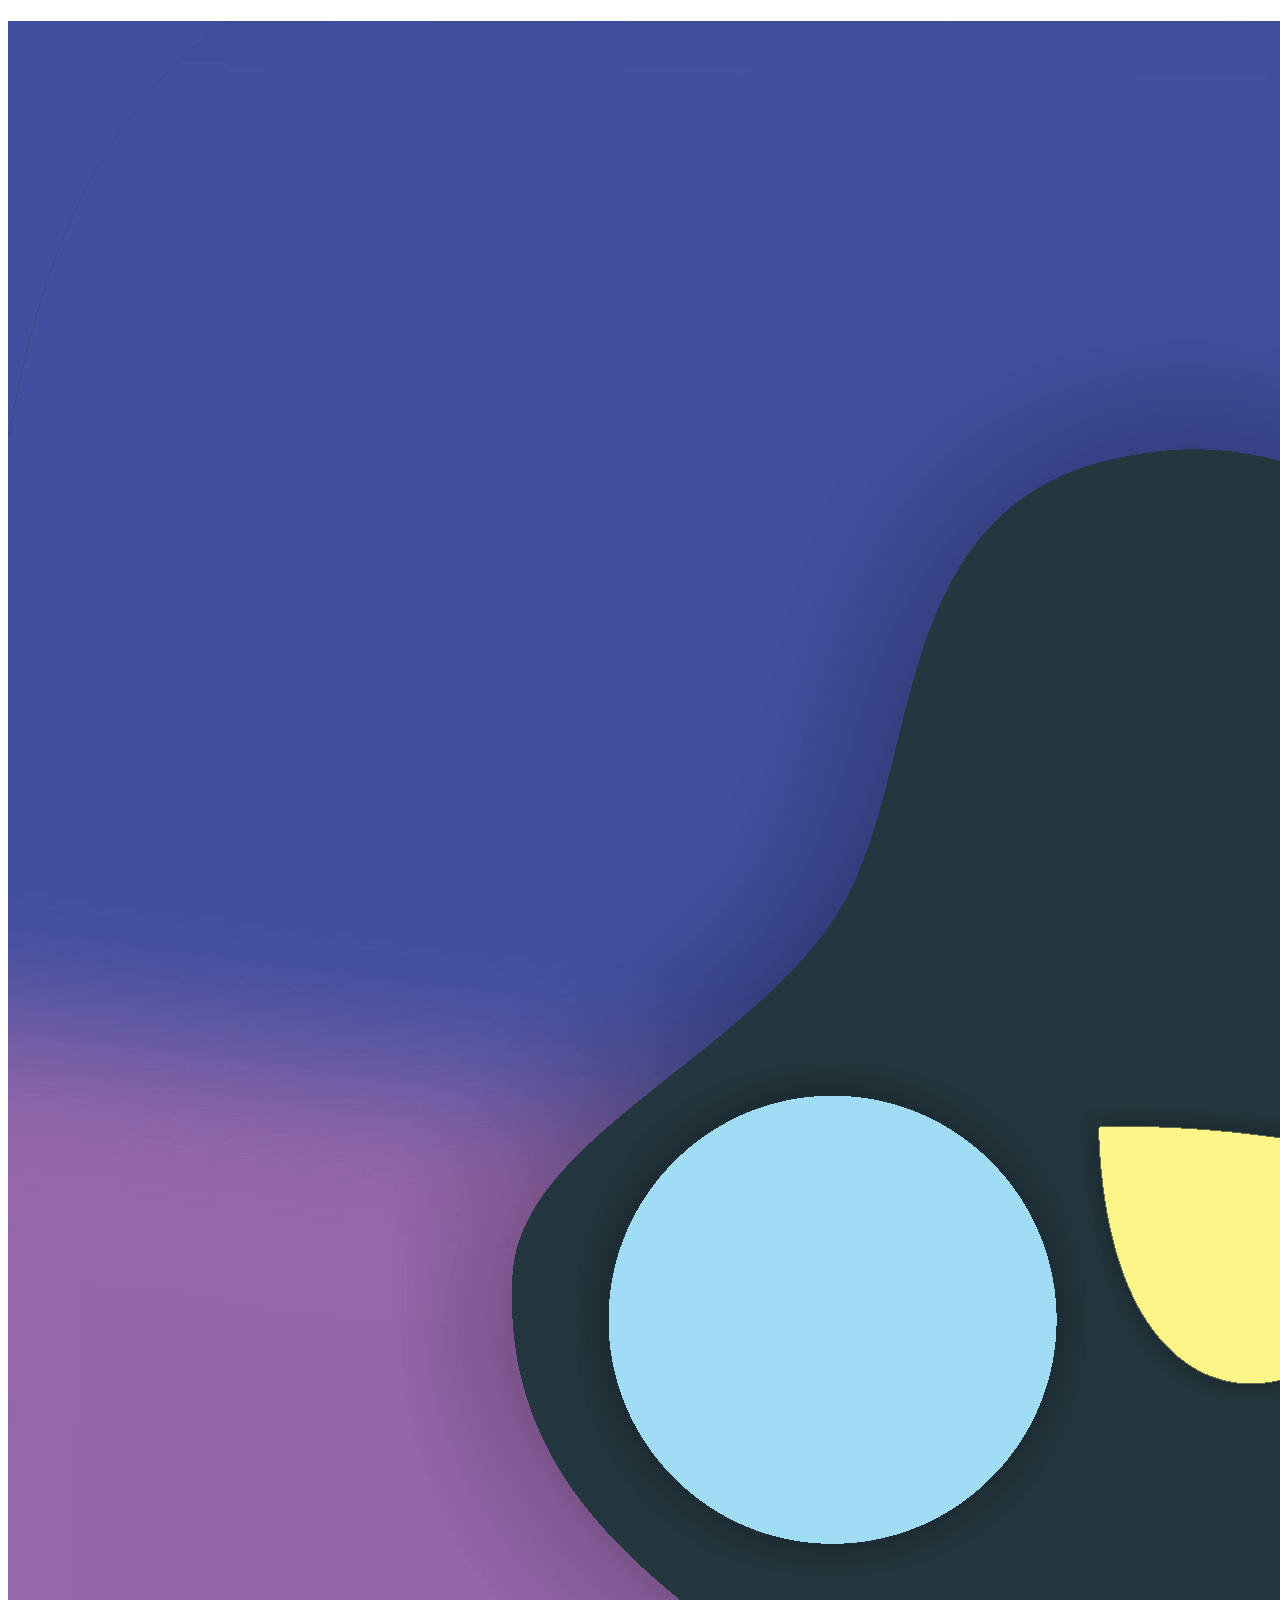
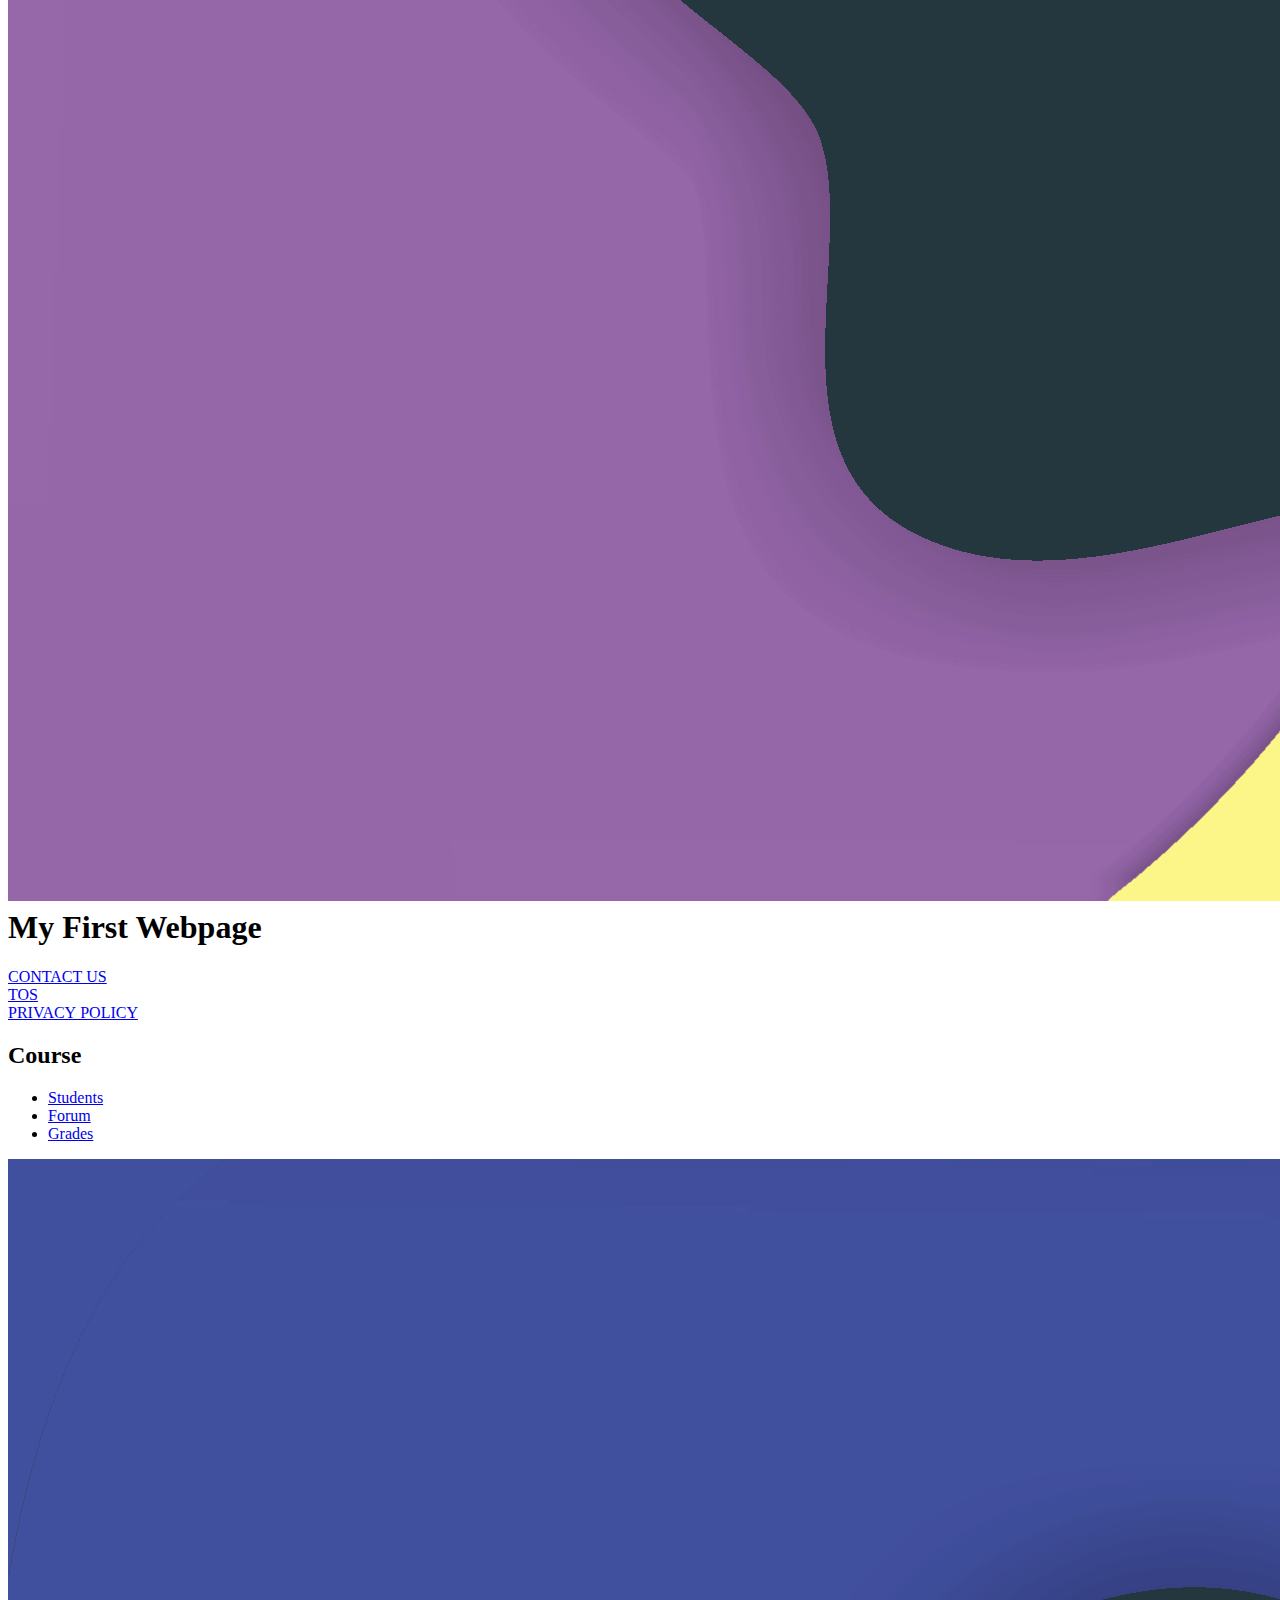
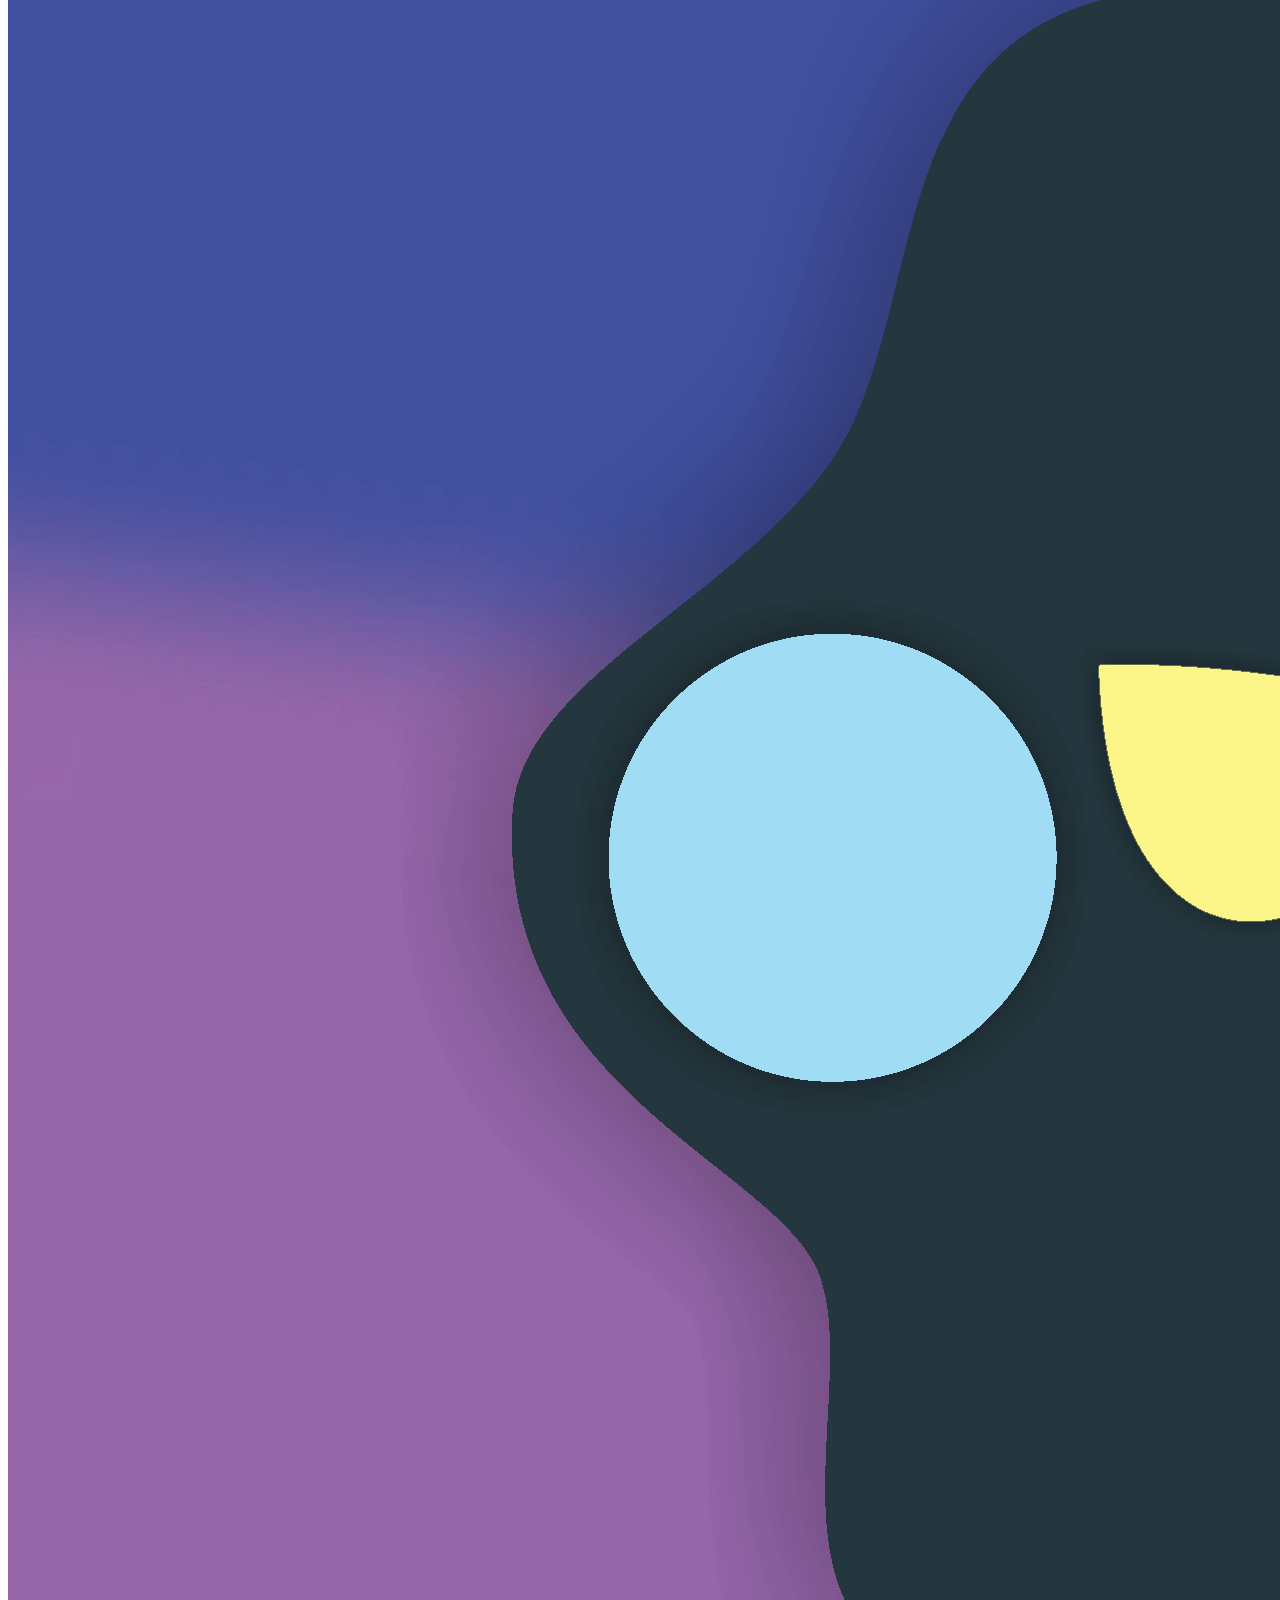
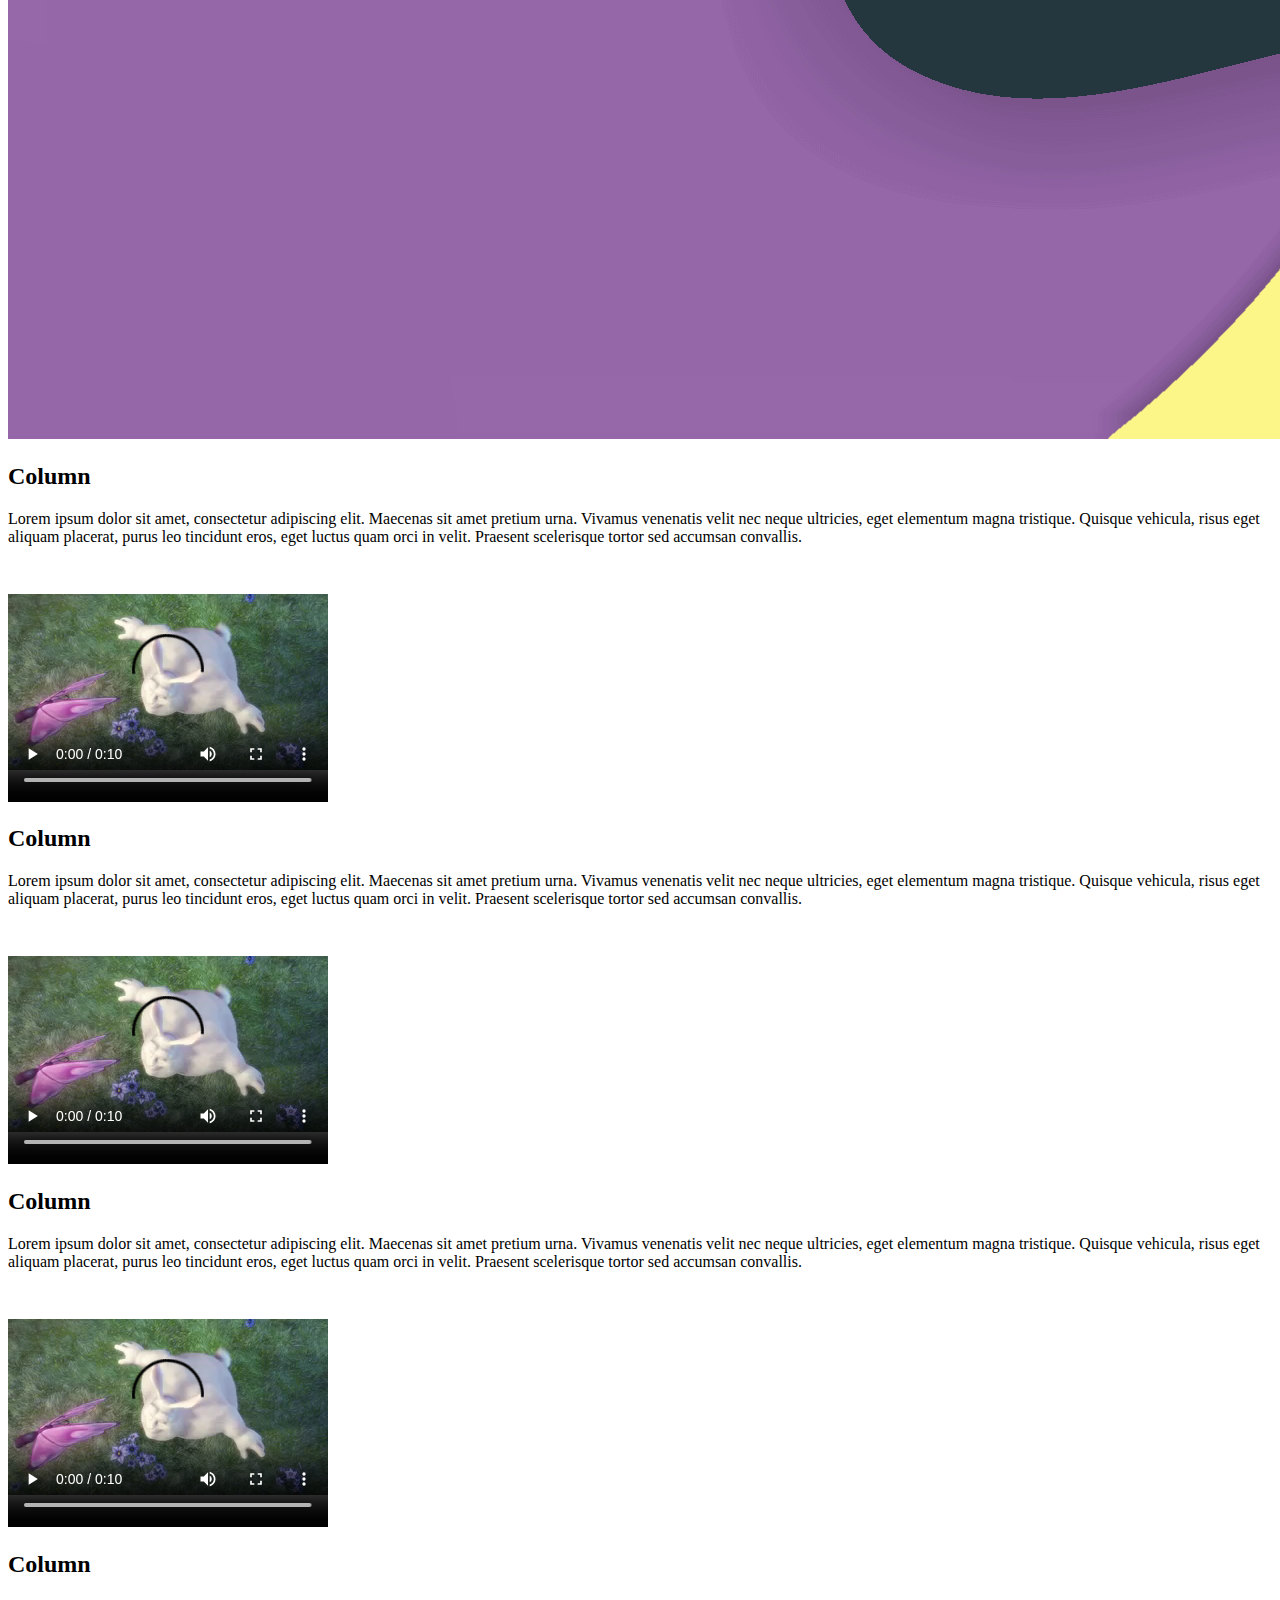
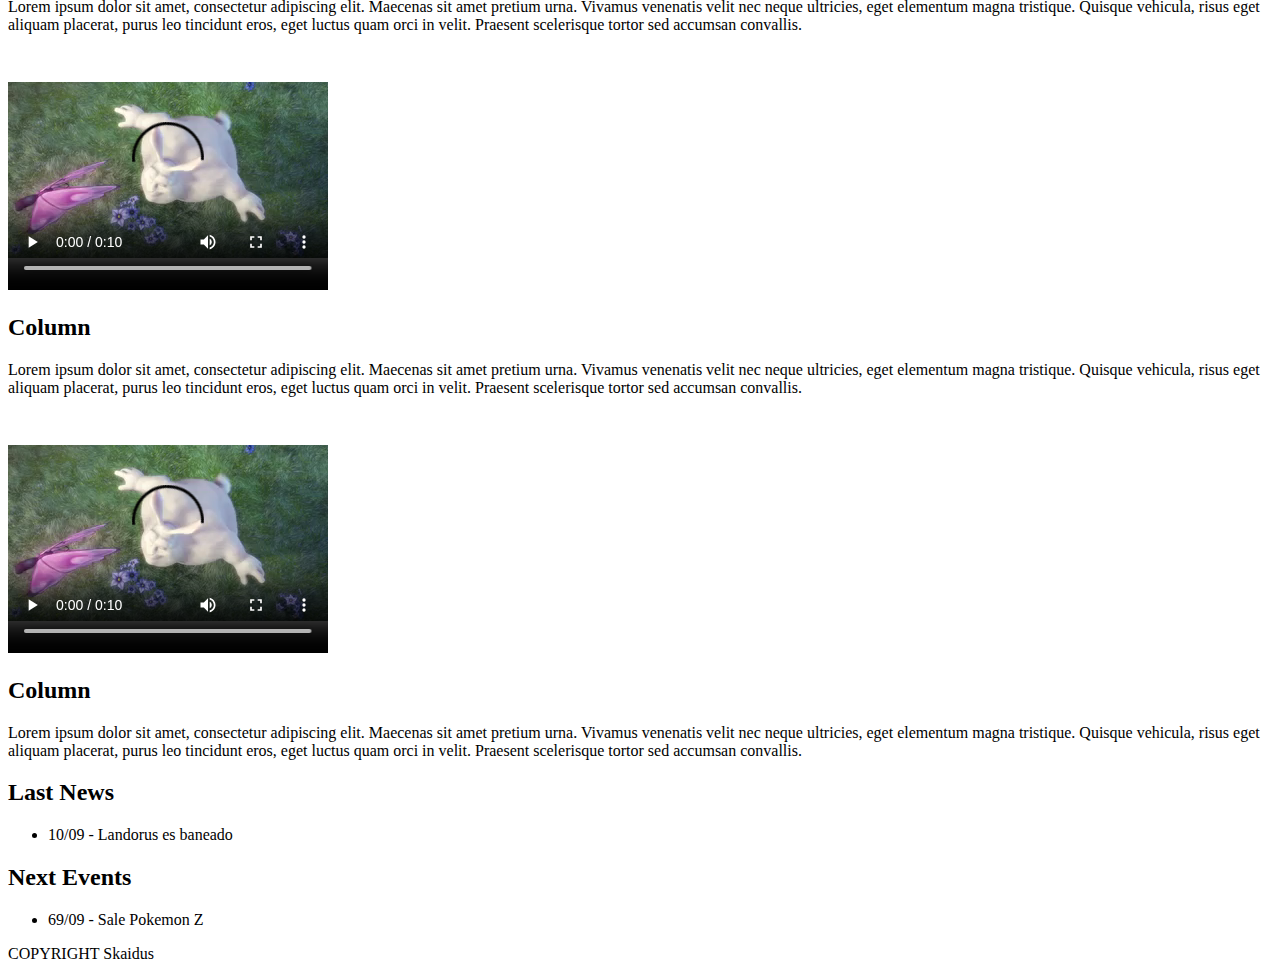
==== index.htm @ c0bc3bfb "Main naimed to index" ====
<!DOCTYPE html>
<html lang="en-us">
<html>
<head>
    <title>My first webpage</title>
    <meta name="author" content="Skaidus">
    <meta name="viewport" content="width=device-width,minimum-scale=1,initial-scale=1,user-scalable=0">
    <meta name="keywords" content="HTML, CSS, JavaScript">
    <meta name="description" content="Free Web tutorials">
    <meta name="copyright" content="Free Web tutorials">
    <meta charset="UTF-8">
    <!-- STYLES -->
    <link type="text/css" rel="stylesheet" href="style/reset.css">
    <link type="text/css" rel="stylesheet" href="style/style.css">
</head>
<body>
    
    <div id="title-wrap">
        <h1 class="icon">
            <img src="images/icon.png" alt="Cosmog">
            My First Webpage
        </h1>
        <div id="quicklink-wrap">
            <li><a href="#">CONTACT&nbsp;US</a></li>
            <li><a href="#">TOS</a></li>
            <li><a href="#">PRIVACY&nbsp;POLICY</a></li>
        </div>
    </div>
    <div class="row">
        <div class="side-wrap">
            <div class="side-content">
                <h2>Course</h2>
                <ul class="nav">
                    <li><a href="#home">Students</a></li>
                    <li><a href="#news">Forum</a></li>
                    <li><a href="#contact">Grades</a></li>
                </ul>
            </div>
        </div>
        <div id="main-wrap">
            <div class="column"> 
                <div class="article media">
                    <img src="images/icon.png" alt="Cosmog">
                    <h2>Column</h2>
                    <p>
                        Lorem ipsum dolor sit amet, consectetur adipiscing elit. Maecenas sit amet pretium urna. Vivamus venenatis velit nec neque ultricies, eget elementum magna tristique. Quisque vehicula, risus eget aliquam placerat, purus leo tincidunt eros, eget luctus quam orci in velit. Praesent scelerisque tortor sed accumsan convallis.
                    </p>
                </div>
                <div class="article media">
                    <video width="320" height="240" controls>
                        <source src="images/video.mp4" type="video/mp4">
                    </video>
                    <h2>Column</h2>
                    <p>
                        Lorem ipsum dolor sit amet, consectetur adipiscing elit. Maecenas sit amet pretium urna. Vivamus venenatis velit nec neque ultricies, eget elementum magna tristique. Quisque vehicula, risus eget aliquam placerat, purus leo tincidunt eros, eget luctus quam orci in velit. Praesent scelerisque tortor sed accumsan convallis.
                    </p>
                </div>
                <div class="article media">
                    <video width="320" height="240" controls>
                        <source src="images/video.mp4" type="video/mp4">
                    </video>
                    <h2>Column</h2>
                    <p>
                        Lorem ipsum dolor sit amet, consectetur adipiscing elit. Maecenas sit amet pretium urna. Vivamus venenatis velit nec neque ultricies, eget elementum magna tristique. Quisque vehicula, risus eget aliquam placerat, purus leo tincidunt eros, eget luctus quam orci in velit. Praesent scelerisque tortor sed accumsan convallis.
                    </p>
                </div>
                <div class="article media">
                    <video width="320" height="240" controls>
                        <source src="images/video.mp4" type="video/mp4">
                    </video>
                    <h2>Column</h2>
                    <p>
                        Lorem ipsum dolor sit amet, consectetur adipiscing elit. Maecenas sit amet pretium urna. Vivamus venenatis velit nec neque ultricies, eget elementum magna tristique. Quisque vehicula, risus eget aliquam placerat, purus leo tincidunt eros, eget luctus quam orci in velit. Praesent scelerisque tortor sed accumsan convallis.
                    </p>
                </div>
                <div class="article media">
                    <video width="320" height="240" controls>
                        <source src="images/video.mp4" type="video/mp4">
                    </video>
                    <h2>Column</h2>
                    <p>
                        Lorem ipsum dolor sit amet, consectetur adipiscing elit. Maecenas sit amet pretium urna. Vivamus venenatis velit nec neque ultricies, eget elementum magna tristique. Quisque vehicula, risus eget aliquam placerat, purus leo tincidunt eros, eget luctus quam orci in velit. Praesent scelerisque tortor sed accumsan convallis.
                    </p>
                </div>
                <div class="article media">
                    <video width="320" height="240" controls>
                        <source src="images/video.mp4" type="video/mp4">
                    </video>
                    <h2>Column</h2>
                    <p>
                        Lorem ipsum dolor sit amet, consectetur adipiscing elit. Maecenas sit amet pretium urna. Vivamus venenatis velit nec neque ultricies, eget elementum magna tristique. Quisque vehicula, risus eget aliquam placerat, purus leo tincidunt eros, eget luctus quam orci in velit. Praesent scelerisque tortor sed accumsan convallis.
                    </p>
                </div>
            </div>
            
        </div>
        <div class="side-wrap">
            <div class="side-content">
                <h2>Last News</h2>
                <ul>
                    <li><span>10/09 - </span>Landorus es baneado</li>
                </ul>
            </div>
            <div class="side-content">
                <h2>Next Events</h2>
                <ul>
                    <li><span>69/09 - </span>Sale Pokemon Z</li>
                </ul>
            </div>
        </div>
    </div>
    
    
    
    
    <div id="footer-wrapper">
        COPYRIGHT Skaidus 
    </div>
</body>
</html>
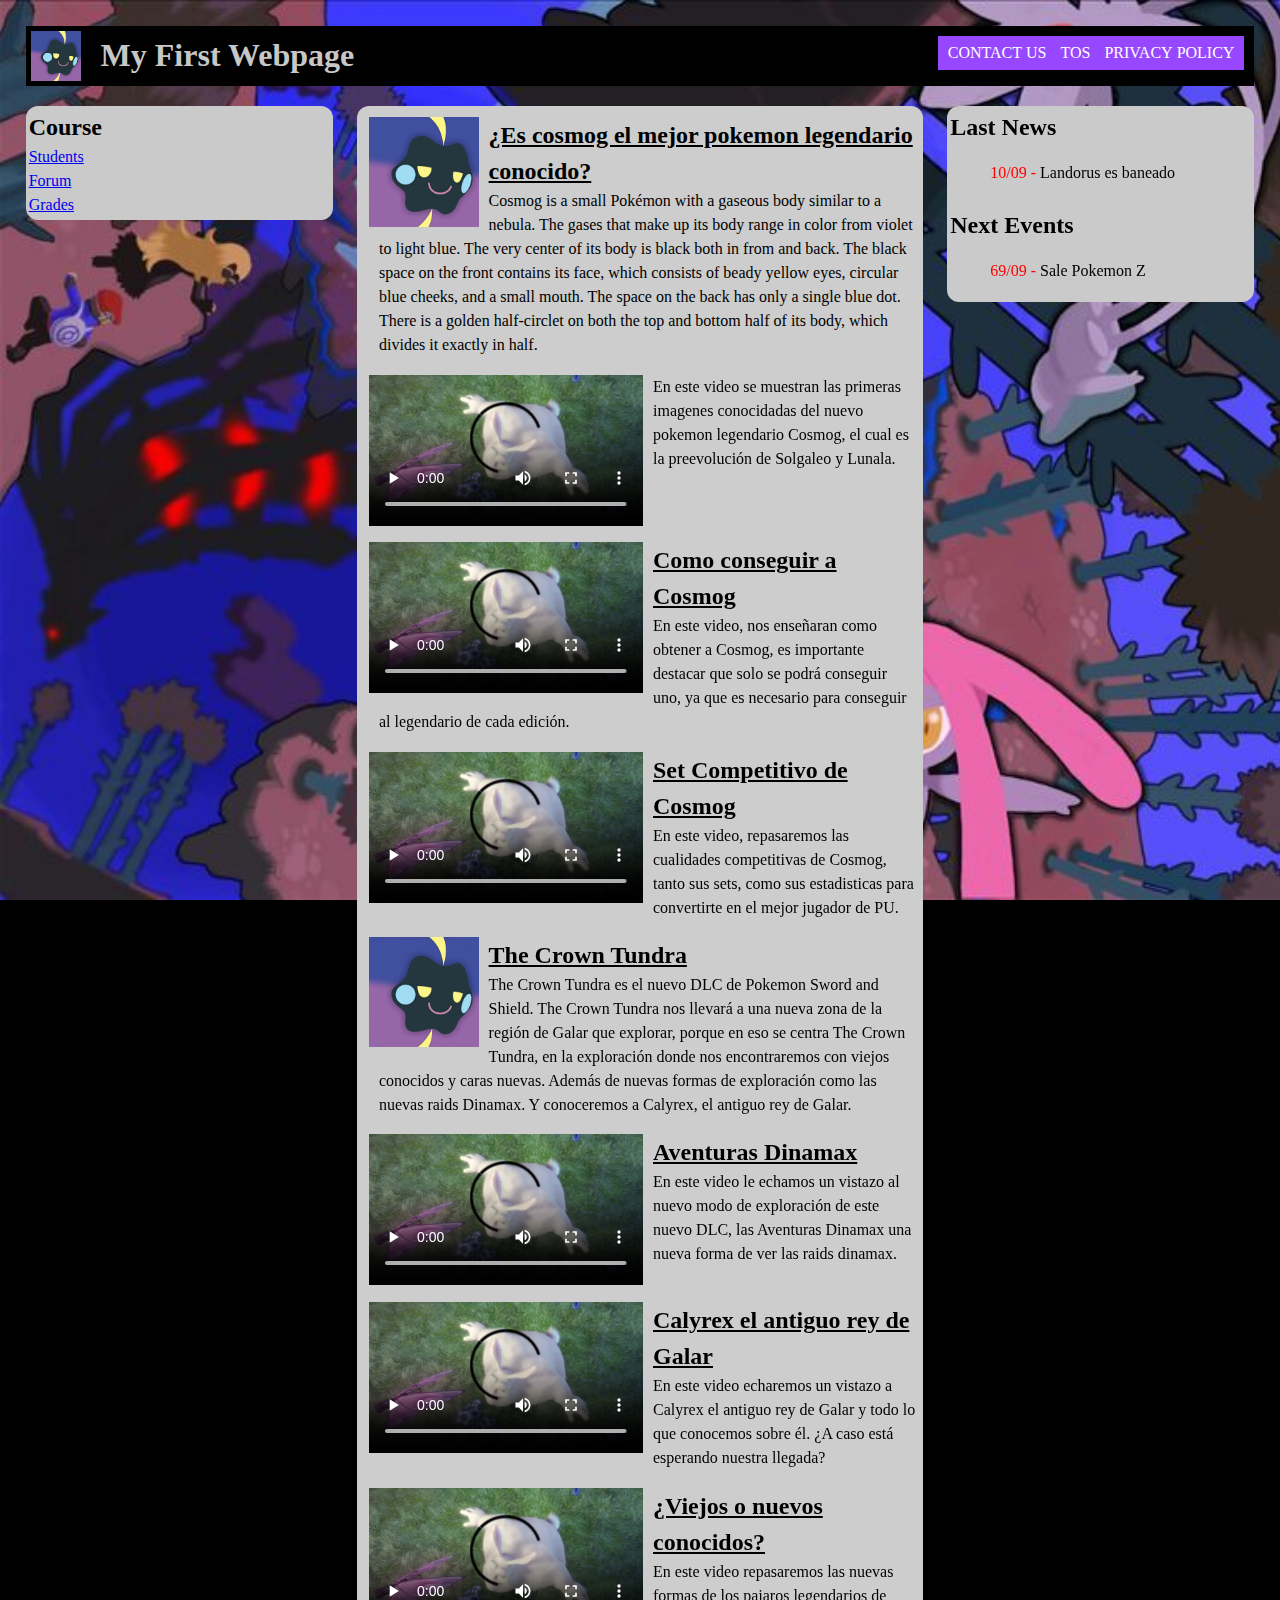
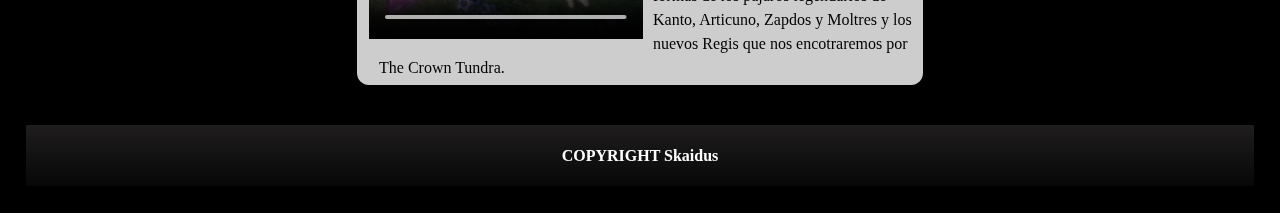
==== commit 0e6c4790: "Me cago en tus muertos css" ====
--- a/index.htm
+++ b/index.htm
@@ -16,6 +16,21 @@
 <body>
     
     <div id="title-wrap">
+        <div class="dropdown" style="float:left;">
+            <div class="burguer">
+                <div></div>
+                <div></div>
+                <div></div>                 
+            </div>
+            <input type="checkbox">
+            <div class="dropdown-content" style="left:0;">
+            <a href="#home">Students</a>
+            <a href="#newsa">Forum</a>
+            <a href="#contact">Grades</a>
+            <a href="#news">Last News</a>
+            <a href="#events">Next events</a>
+            </div>
+          </div>
         <h1 class="icon">
             <img src="images/icon.png" alt="Cosmog">
             My First Webpage
@@ -32,8 +47,10 @@
                 <h2>Course</h2>
                 <ul class="nav">
                     <li><a href="#home">Students</a></li>
-                    <li><a href="#news">Forum</a></li>
+                    <li><a href="#newsa">Forum</a></li>
                     <li><a href="#contact">Grades</a></li>
+                    <li class="small"><a href="#news">Last News</a></li>
+                    <li class="small"><a href="#events">Next events</a></li>
                 </ul>
             </div>
         </div>
@@ -41,68 +58,74 @@
             <div class="column"> 
                 <div class="article media">
                     <img src="images/icon.png" alt="Cosmog">
-                    <h2>Column</h2>
+                    <h2>¿Es cosmog el mejor pokemon legendario conocido?</h2>
                     <p>
-                        Lorem ipsum dolor sit amet, consectetur adipiscing elit. Maecenas sit amet pretium urna. Vivamus venenatis velit nec neque ultricies, eget elementum magna tristique. Quisque vehicula, risus eget aliquam placerat, purus leo tincidunt eros, eget luctus quam orci in velit. Praesent scelerisque tortor sed accumsan convallis.
-                    </p>
+                        Cosmog is a small Pokémon with a gaseous body similar to a nebula. The gases that make up its body range in color from violet to light blue. The very center of its body is black both in from and back. The black space on the front contains its face, which consists of beady yellow eyes, circular blue cheeks, and a small mouth. The space on the back has only a single blue dot. There is a golden half-circlet on both the top and bottom half of its body, which divides it exactly in half.                    </p>
                 </div>
                 <div class="article media">
                     <video width="320" height="240" controls>
                         <source src="images/video.mp4" type="video/mp4">
                     </video>
-                    <h2>Column</h2>
+                    
                     <p>
-                        Lorem ipsum dolor sit amet, consectetur adipiscing elit. Maecenas sit amet pretium urna. Vivamus venenatis velit nec neque ultricies, eget elementum magna tristique. Quisque vehicula, risus eget aliquam placerat, purus leo tincidunt eros, eget luctus quam orci in velit. Praesent scelerisque tortor sed accumsan convallis.
-                    </p>
+                        En este video se muestran las primeras imagenes conocidadas del nuevo pokemon legendario Cosmog, el cual es la preevolución de Solgaleo y Lunala.                    </p>
                 </div>
                 <div class="article media">
                     <video width="320" height="240" controls>
                         <source src="images/video.mp4" type="video/mp4">
                     </video>
-                    <h2>Column</h2>
+                    <h2>Como conseguir a Cosmog</h2>
                     <p>
-                        Lorem ipsum dolor sit amet, consectetur adipiscing elit. Maecenas sit amet pretium urna. Vivamus venenatis velit nec neque ultricies, eget elementum magna tristique. Quisque vehicula, risus eget aliquam placerat, purus leo tincidunt eros, eget luctus quam orci in velit. Praesent scelerisque tortor sed accumsan convallis.
-                    </p>
+                        En este video, nos enseñaran como obtener a Cosmog, es importante destacar que solo se podrá conseguir uno, ya que es necesario para conseguir al legendario de cada edición.                    </p>
                 </div>
                 <div class="article media">
                     <video width="320" height="240" controls>
                         <source src="images/video.mp4" type="video/mp4">
                     </video>
-                    <h2>Column</h2>
+                    <h2>Set Competitivo de Cosmog</h2>
                     <p>
-                        Lorem ipsum dolor sit amet, consectetur adipiscing elit. Maecenas sit amet pretium urna. Vivamus venenatis velit nec neque ultricies, eget elementum magna tristique. Quisque vehicula, risus eget aliquam placerat, purus leo tincidunt eros, eget luctus quam orci in velit. Praesent scelerisque tortor sed accumsan convallis.
-                    </p>
+                        En este video, repasaremos las cualidades competitivas de Cosmog, tanto sus sets, como sus estadisticas para convertirte en el mejor jugador de PU.                    </p>
+                </div>
+                <div class="article media">
+                    <img src="images/icon.png" alt="Cosmog">
+                    <h2>The Crown Tundra</h2>
+                    <p>
+                        The Crown Tundra es el nuevo DLC de Pokemon Sword and Shield. The Crown Tundra nos llevará a una nueva zona de la región de Galar que explorar, porque en eso se centra The Crown Tundra, en la exploración donde nos encontraremos con viejos conocidos y caras nuevas. Además de nuevas formas de exploración como las nuevas raids Dinamax. Y conoceremos a Calyrex, el antiguo rey de Galar.                </div>
+                <div class="article media">
+                    <video width="320" height="240" controls>
+                        <source src="images/video.mp4" type="video/mp4">
+                    </video>
+                    <h2>Aventuras Dinamax</h2>
+                    <p>
+                        En este video le echamos un vistazo al nuevo modo de exploración de este nuevo DLC, las Aventuras Dinamax una nueva forma de ver las raids dinamax.                    </p>
                 </div>
                 <div class="article media">
                     <video width="320" height="240" controls>
                         <source src="images/video.mp4" type="video/mp4">
                     </video>
-                    <h2>Column</h2>
+                    <h2>Calyrex el antiguo rey de Galar</h2>
                     <p>
-                        Lorem ipsum dolor sit amet, consectetur adipiscing elit. Maecenas sit amet pretium urna. Vivamus venenatis velit nec neque ultricies, eget elementum magna tristique. Quisque vehicula, risus eget aliquam placerat, purus leo tincidunt eros, eget luctus quam orci in velit. Praesent scelerisque tortor sed accumsan convallis.
-                    </p>
+                        En este video echaremos un vistazo a Calyrex el antiguo rey de Galar y todo lo que conocemos sobre él. ¿A caso está esperando nuestra llegada?                    </p>
                 </div>
                 <div class="article media">
                     <video width="320" height="240" controls>
                         <source src="images/video.mp4" type="video/mp4">
                     </video>
-                    <h2>Column</h2>
+                    <h2>¿Viejos o nuevos conocidos?</h2>
                     <p>
-                        Lorem ipsum dolor sit amet, consectetur adipiscing elit. Maecenas sit amet pretium urna. Vivamus venenatis velit nec neque ultricies, eget elementum magna tristique. Quisque vehicula, risus eget aliquam placerat, purus leo tincidunt eros, eget luctus quam orci in velit. Praesent scelerisque tortor sed accumsan convallis.
-                    </p>
-                </div>
+                        En este video repasaremos las nuevas formas de los pajaros legendarios de Kanto, Articuno, Zapdos y Moltres y los nuevos Regis que nos encotraremos por The Crown Tundra.                </div>
             </div>
             
         </div>
         <div class="side-wrap">
             <div class="side-content">
-                <h2>Last News</h2>
+                <h2 id="news">Last News</h2>
                 <ul>
                     <li><span>10/09 - </span>Landorus es baneado</li>
                 </ul>
             </div>
             <div class="side-content">
-                <h2>Next Events</h2>
+                <h2 id="events">Next Events</h2>
                 <ul>
                     <li><span>69/09 - </span>Sale Pokemon Z</li>
                 </ul>
--- a/style/style.css
+++ b/style/style.css
@@ -0,0 +1,271 @@
+body {
+    background-color: #000000;
+    height: 100%;
+    background-image: url(../images/background.jpg);
+    background-attachment: fixed;
+    background-size: cover;
+    background-repeat: no-repeat;
+    padding:2%;
+}
+
+
+/* Title section */
+
+#title-wrap {
+    width: 100%;
+    height: 60px;
+    position: relative;
+    padding: 5px;
+    background-color: #000000;
+    margin-bottom: 20px;
+}
+
+#title-wrap .icon {
+    float:left;
+    height: 50px;
+    color: #c7c7c7;
+}
+
+#title-wrap .icon img {
+    float:left;
+    width: 50px;
+    height: 50px;
+    margin: 0 20px 0 0;
+}
+
+#quicklink-wrap {
+    float:right;
+    overflow: hidden;
+    position: none;
+    padding: 5px;
+    background-color: rgb(151, 71, 255);
+    margin: 5px
+}
+
+#quicklink-wrap li {
+    display: inline;
+    padding: 0 5px;
+    
+}
+
+.dropdown {
+    display: none;
+  }
+
+#quicklink-wrap li a {
+    color: #FFFFFF;
+    font-weight: 400;
+    text-decoration: none;
+}
+#quicklink-wrap li a:hover {
+    color: #008dff;
+}
+
+/* Second row section*/
+
+.row:after {
+    content: "";
+    display: table;
+    clear: both;
+  }
+
+
+/* Center and main warp */
+
+#main-wrap {
+    padding: 0 2%;
+    width: 50%;
+    float:left;
+   
+}
+
+#main-wrap .column {
+    height: 100%;
+    border-radius: 12px;
+    background: #cdcdcd;
+}
+
+#main-wrap .column .article {
+    padding: 1%;
+    margin: 6px 0 0 6px;
+    display: inline-table;
+    
+}
+
+#main-wrap .column .article.media h2 {
+    text-decoration: underline;
+    
+}
+
+#main-wrap .column .article.media p { 
+    padding-left: 10px;
+}
+
+#main-wrap .column .article.media img{
+    max-width: 20%;
+    float: left;
+    margin-right: 10px;
+    
+}
+
+#main-wrap .column .article.media video{
+    width: 50%;
+    height: 33.33%;
+    float: left;
+    margin-right: 10px;
+    
+}
+
+/* Side warps */
+
+.side-wrap {
+    float: left;
+    background: #cacaca;
+    text-align: left;
+    border-radius: 12px;
+    width: 25%;
+}
+
+
+.small {
+    display:none;
+}
+
+
+.side-content {
+    padding: 1%;
+}
+
+/* General stuff */
+
+ul{
+    list-style-type: none;
+}
+
+
+li span{
+    color:red;
+}
+
+/* Footer warp  */
+
+
+#footer-wrapper {
+    background: linear-gradient(0deg, rgba(0,0,0,1) 0%, rgba(8,8,8,1) 4%, rgba(31,29,29,1) 100%);
+    color: white;
+    text-align: center;
+    font-weight: 800;
+    height: 62px;
+    line-height: 62px;
+    margin-top: 40px;
+}
+
+@media only screen and (max-width: 1200px) {
+    
+    #sidemenu-wrap {
+        display:none;
+    }
+    #main-wrap {
+        margin-left: 0%;
+        width: 100%;
+    }
+    #news-wrapper {
+        width: 100%;
+    }
+    #title-wrap .icon {
+        font-size: 20px;
+    }
+}
+
+@media only screen and (max-width: 768px) {
+    #quicklink-wrap {
+        display:none;
+    }
+
+    .small {
+        display:block;
+    }
+
+    .row .side-wrap .side-content h2{
+        display:none;
+    }
+
+    
+}
+
+@media only screen and (max-width: 600px) {
+    
+    #title-wrap .icon img {
+        display:none;
+    }
+
+    .side-wrap {
+        display: none;
+    }
+
+    .dropbtn {
+        background-color: #4CAF50;
+        color: white;
+        padding: 16px;
+        font-size: 16px;
+        border: none;
+        cursor: pointer;
+      }
+      
+      .dropdown {
+        position: relative;
+        display: inline-block;
+      }
+
+      .dropdown checkbox:checked{
+
+      }
+
+      input {
+          opacity: 0;
+          cursor: pointer;
+          
+      }
+      
+      .dropdown-content {
+        display: none;
+        position: absolute;
+        margin-top: 20px;
+        margin-left: 10px;
+        right: 0;
+        background-color: #f9f9f9;
+        min-width: 160px;
+        box-shadow: 0px 8px 16px 0px rgba(0,0,0,0.2);
+
+      }
+
+      .burguer{
+          padding: 10px;
+
+      }
+
+      .burguer div {
+        width: 35px;
+        height: 5px;
+        background-color: white;
+        margin: 6px 0;
+        z-index: 1;
+      }
+      
+      .dropdown-content a {
+        color: black;
+        padding: 12px 16px;
+        text-decoration: none;
+        display: block;
+      }
+      
+      .dropdown-content a:hover {background-color: #f1f1f1;}
+      
+      input:checked + .dropdown-content {
+        display: block;
+      }
+      
+      .dropdown:hover .dropbtn {
+        background-color: #3e8e41;
+      }
+}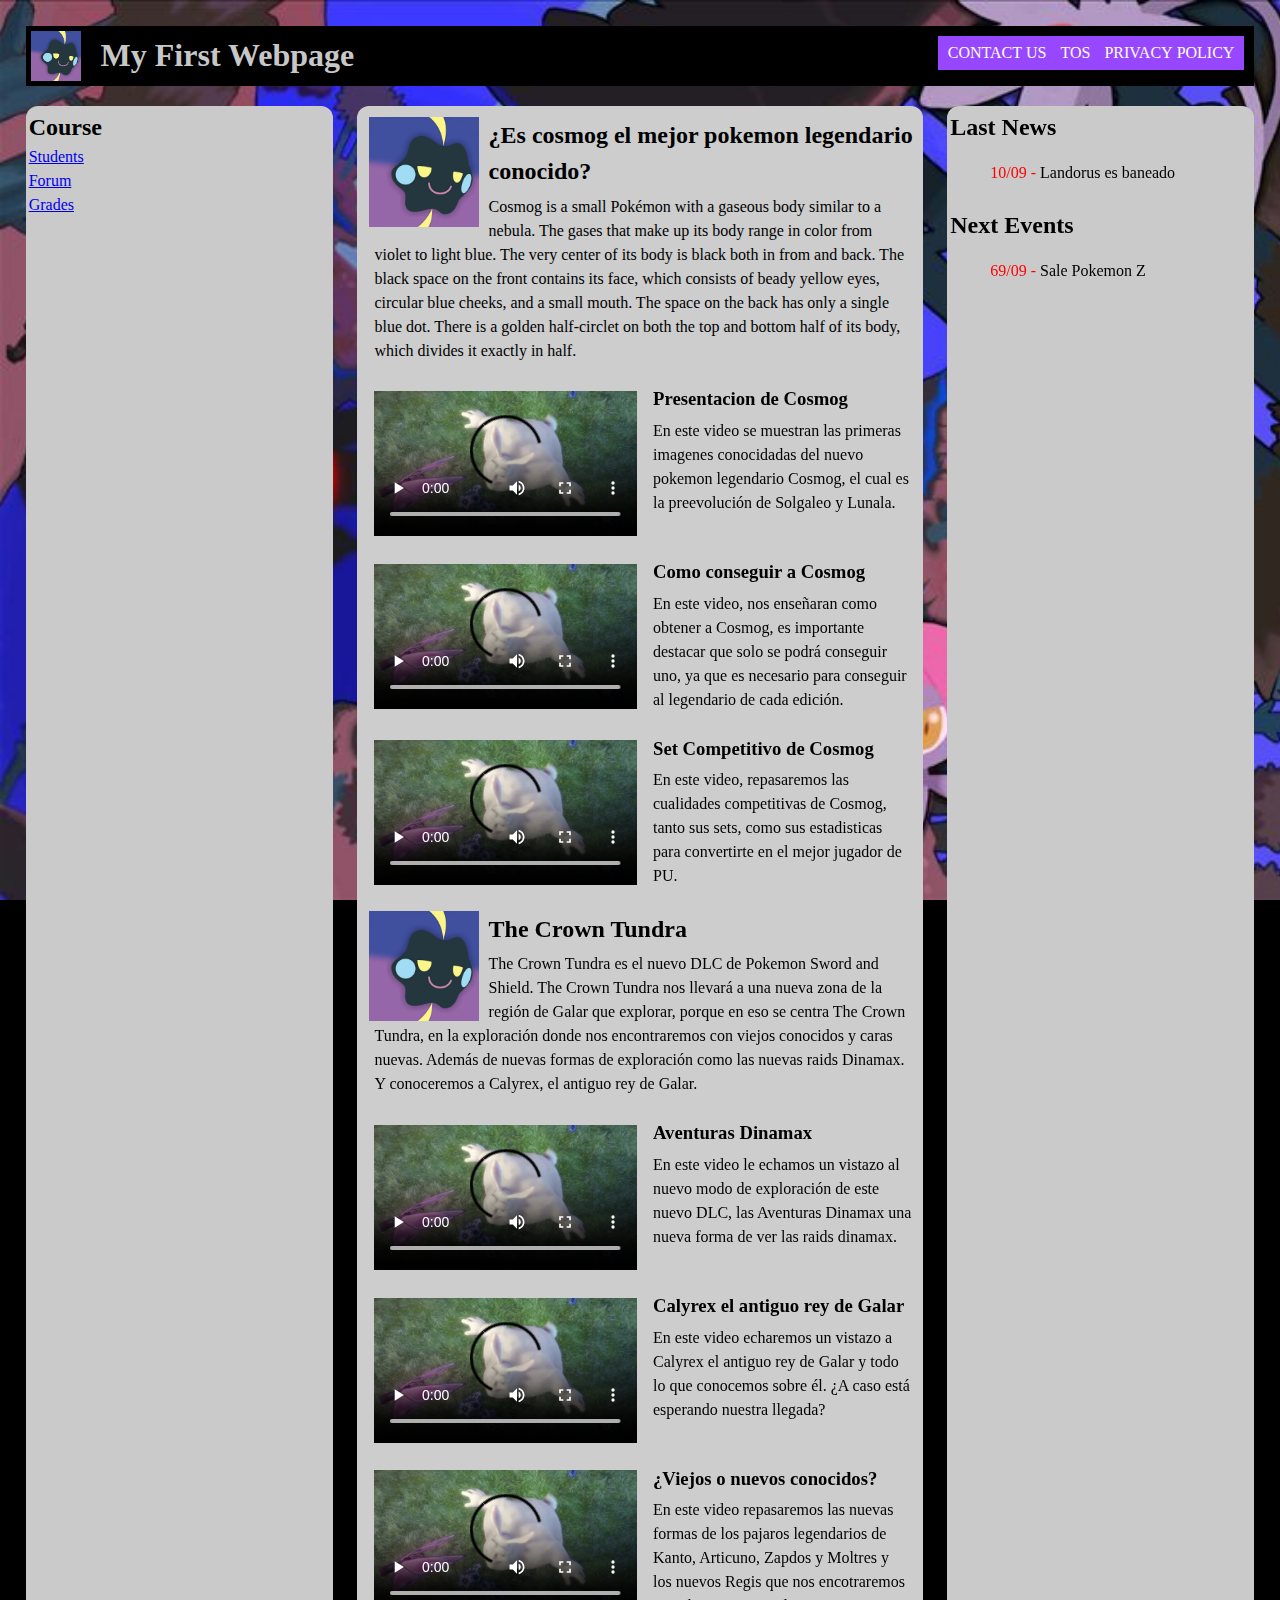
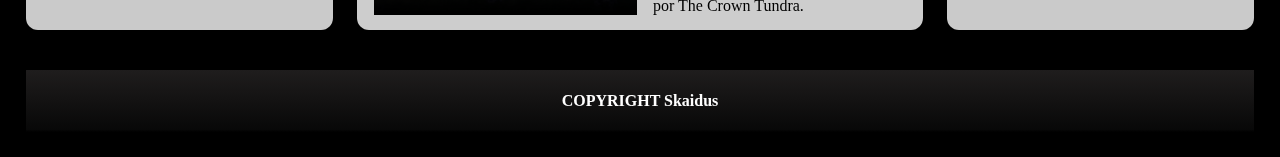
==== commit e39a1676: "Falta la hamburguesa y poner las fotos/videos" ====
--- a/index.htm
+++ b/index.htm
@@ -42,7 +42,7 @@
         </div>
     </div>
     <div class="row">
-        <div class="side-wrap">
+        <div class="side-wrapr">
             <div class="side-content">
                 <h2>Course</h2>
                 <ul class="nav">
@@ -56,13 +56,17 @@
         </div>
         <div id="main-wrap">
             <div class="column"> 
-                <div class="article media">
+                <div class="article topic">
                     <img src="images/icon.png" alt="Cosmog">
                     <h2>¿Es cosmog el mejor pokemon legendario conocido?</h2>
                     <p>
-                        Cosmog is a small Pokémon with a gaseous body similar to a nebula. The gases that make up its body range in color from violet to light blue. The very center of its body is black both in from and back. The black space on the front contains its face, which consists of beady yellow eyes, circular blue cheeks, and a small mouth. The space on the back has only a single blue dot. There is a golden half-circlet on both the top and bottom half of its body, which divides it exactly in half.                    </p>
+                        Cosmog is a small Pokémon with a gaseous body similar to a nebula. The gases that make up its body range in color from violet to light blue. The very center of its body is black both in from and back. The black space on the front contains its face, which consists of beady yellow eyes, circular blue cheeks, and a small mouth. The space on the back has only a single blue dot. There is a golden half-circlet on both the top and bottom half of its body, which divides it exactly in half.                   
+                    </p>
+                        
                 </div>
+                    
                 <div class="article media">
+                    <h3>Presentacion de Cosmog</h3>
                     <video width="320" height="240" controls>
                         <source src="images/video.mp4" type="video/mp4">
                     </video>
@@ -71,53 +75,60 @@
                         En este video se muestran las primeras imagenes conocidadas del nuevo pokemon legendario Cosmog, el cual es la preevolución de Solgaleo y Lunala.                    </p>
                 </div>
                 <div class="article media">
+                    <h3>Como conseguir a Cosmog</h3>
                     <video width="320" height="240" controls>
                         <source src="images/video.mp4" type="video/mp4">
                     </video>
-                    <h2>Como conseguir a Cosmog</h2>
-                    <p>
-                        En este video, nos enseñaran como obtener a Cosmog, es importante destacar que solo se podrá conseguir uno, ya que es necesario para conseguir al legendario de cada edición.                    </p>
+
+                        
+                        <p>
+                            En este video, nos enseñaran como obtener a Cosmog, es importante destacar que solo se podrá conseguir uno, ya que es necesario para conseguir al legendario de cada edición.                    
+                        </p>
                 </div>
                 <div class="article media">
+                    <h3>Set Competitivo de Cosmog</h3>
                     <video width="320" height="240" controls>
                         <source src="images/video.mp4" type="video/mp4">
                     </video>
-                    <h2>Set Competitivo de Cosmog</h2>
+                   
                     <p>
                         En este video, repasaremos las cualidades competitivas de Cosmog, tanto sus sets, como sus estadisticas para convertirte en el mejor jugador de PU.                    </p>
                 </div>
-                <div class="article media">
+                <div class="article topic">
                     <img src="images/icon.png" alt="Cosmog">
                     <h2>The Crown Tundra</h2>
                     <p>
                         The Crown Tundra es el nuevo DLC de Pokemon Sword and Shield. The Crown Tundra nos llevará a una nueva zona de la región de Galar que explorar, porque en eso se centra The Crown Tundra, en la exploración donde nos encontraremos con viejos conocidos y caras nuevas. Además de nuevas formas de exploración como las nuevas raids Dinamax. Y conoceremos a Calyrex, el antiguo rey de Galar.                </div>
                 <div class="article media">
+                    <h3>Aventuras Dinamax</h3>
                     <video width="320" height="240" controls>
                         <source src="images/video.mp4" type="video/mp4">
                     </video>
-                    <h2>Aventuras Dinamax</h2>
+                    
                     <p>
                         En este video le echamos un vistazo al nuevo modo de exploración de este nuevo DLC, las Aventuras Dinamax una nueva forma de ver las raids dinamax.                    </p>
                 </div>
                 <div class="article media">
+                    <h3>Calyrex el antiguo rey de Galar</h3>
                     <video width="320" height="240" controls>
                         <source src="images/video.mp4" type="video/mp4">
                     </video>
-                    <h2>Calyrex el antiguo rey de Galar</h2>
+                    
                     <p>
                         En este video echaremos un vistazo a Calyrex el antiguo rey de Galar y todo lo que conocemos sobre él. ¿A caso está esperando nuestra llegada?                    </p>
                 </div>
                 <div class="article media">
+                    <h3>¿Viejos o nuevos conocidos?</h3>
                     <video width="320" height="240" controls>
                         <source src="images/video.mp4" type="video/mp4">
                     </video>
-                    <h2>¿Viejos o nuevos conocidos?</h2>
+                    
                     <p>
                         En este video repasaremos las nuevas formas de los pajaros legendarios de Kanto, Articuno, Zapdos y Moltres y los nuevos Regis que nos encotraremos por The Crown Tundra.                </div>
             </div>
             
         </div>
-        <div class="side-wrap">
+        <div class="side-wrapl">
             <div class="side-content">
                 <h2 id="news">Last News</h2>
                 <ul>
--- a/style/style.css
+++ b/style/style.css
@@ -8,7 +8,11 @@
     padding:2%;
 }
 
-
+.row {
+    content: "";
+    display: flex;
+    clear: both;
+  }
 /* Title section */
 
 #title-wrap {
@@ -84,6 +88,11 @@
     border-radius: 12px;
     background: #cdcdcd;
 }
+#main-wrap .table {
+    height: 100%;
+    border-radius: 12px;
+    background: #cdcdcd;
+}
 
 #main-wrap .column .article {
     padding: 1%;
@@ -92,33 +101,69 @@
     
 }
 
-#main-wrap .column .article.media h2 {
+#main-wrap .column .article.topic {
+    display: inline-flexbox;
+    
+}
+
+#main-wrap .column .article.topic h2 {
     text-decoration: underline;
-    
-}
-
-#main-wrap .column .article.media p { 
-    padding-left: 10px;
-}
-
-#main-wrap .column .article.media img{
+    display: contents;
+    padding: 1%;
+    
+}
+
+#main-wrap .column .article.topic img{
     max-width: 20%;
     float: left;
     margin-right: 10px;
-    
-}
+
+    
+}
+
+#main-wrap .column .article.topic p { 
+    padding-left: 10px;
+    padding: 1%;
+}
+
+#main-wrap .column .article.media {
+    display: inline-flexbox;
+    
+}
+
+
+#main-wrap .column .article.media h3 {
+    display: contents;
+    padding: 1%;
+}
+
+#main-wrap .column .article.media p { 
+    padding-left: 10px;
+    padding: 1%;
+}
+
+
 
 #main-wrap .column .article.media video{
     width: 50%;
     height: 33.33%;
     float: left;
     margin-right: 10px;
+    padding: 1%;
     
 }
 
 /* Side warps */
 
-.side-wrap {
+.side-wrapr {
+    float: left;
+    background: #cacaca;
+    text-align: left;
+    border-radius: 12px;
+    width: 25%;
+}
+
+.side-wrapl {
     float: left;
     background: #cacaca;
     text-align: left;
@@ -161,7 +206,11 @@
 }
 
 @media only screen and (max-width: 1200px) {
-    
+    .row {
+        display: flex;
+        content: "";
+        clear: both;
+    }
     #sidemenu-wrap {
         display:none;
     }
@@ -182,24 +231,59 @@
         display:none;
     }
 
+    .row {
+        display: flex;
+        content: "";
+        clear: both;
+    }
+    .side-wrapl {
+        float: left;
+        display: none;
+        background: #cacaca;
+        text-align: left;
+        border-radius: 12px;
+        width: 25%;
+    }
+
     .small {
         display:block;
     }
 
-    .row .side-wrap .side-content h2{
-        display:none;
-    }
-
+    .row .side-wrapl .side-content h2{
+        display:none;
+    }
+    #main-wrap .column .article.media video{
+        width: 100%;
+        height: 33.33%;
+        float: left;
+        margin-right: 10px;
+        
+    }
+    #main-wrap .column .article.topic img{
+        max-width: 20%;
+        float: left;
+        margin-right: 10px;
+        display: none;
+        
+    }
     
 }
 
 @media only screen and (max-width: 600px) {
-    
-    #title-wrap .icon img {
-        display:none;
-    }
-
-    .side-wrap {
+
+    #title-wrapr .icon img {
+        display:none;
+    }
+
+    .side-wrapr {
+        display: none;
+    }
+
+    #title-wrapl .icon img {
+        display:none;
+    }
+
+    .side-wrapl {
         display: none;
     }
 
@@ -260,6 +344,31 @@
       }
       
       .dropdown-content a:hover {background-color: #f1f1f1;}
+
+    #main-wrap .column .article.topic img{
+        max-width: 20%;
+        float: left;
+        margin-right: 10px;
+        display: none;
+        
+    }
+
+    #main-wrap .column .article.media p { 
+        padding-left: 10px;
+        display: none;
+    }
+    #main-wrap .column .article.topic p { 
+        padding-left: 10px;
+        display: none;
+    }
+
+    #main-wrap .column .article.media video{
+        width: 100%;
+        height: 33.33%;
+        float: left;
+        margin-right: 10px;
+        
+    }
       
       input:checked + .dropdown-content {
         display: block;
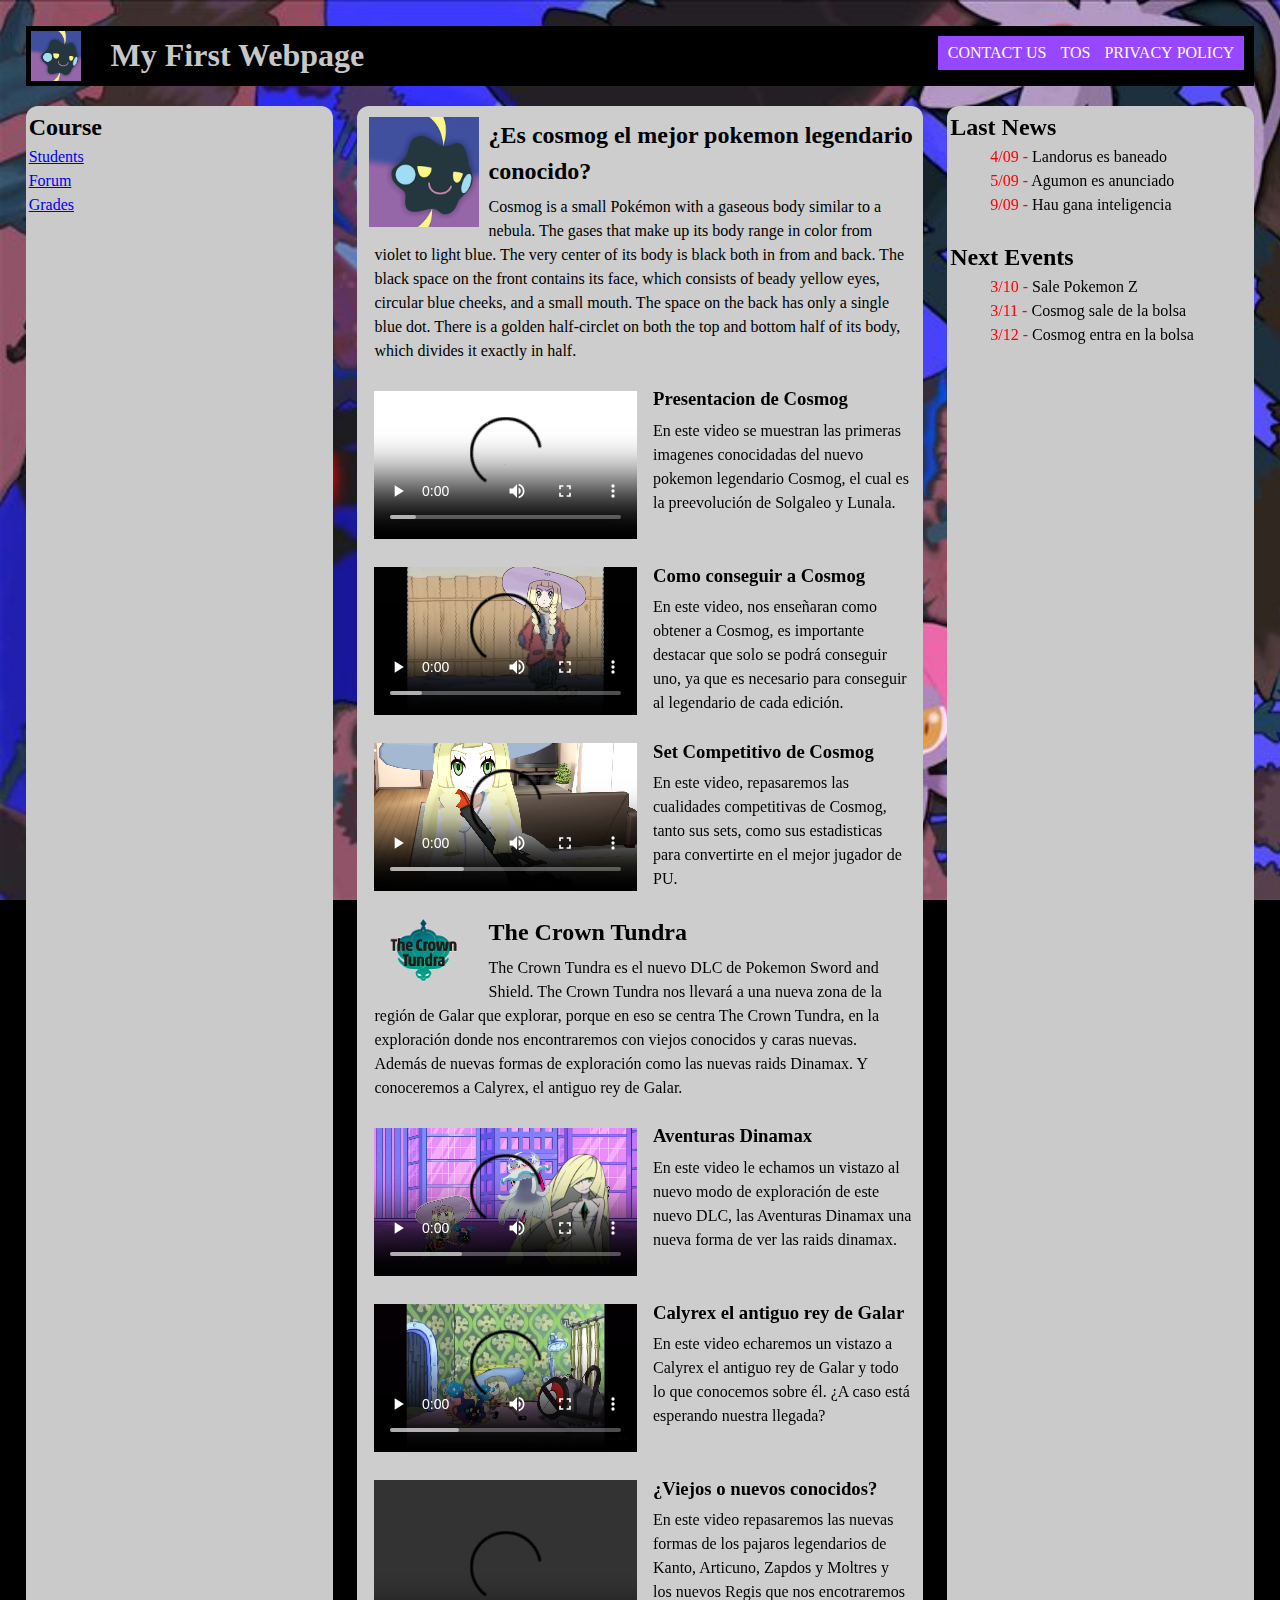
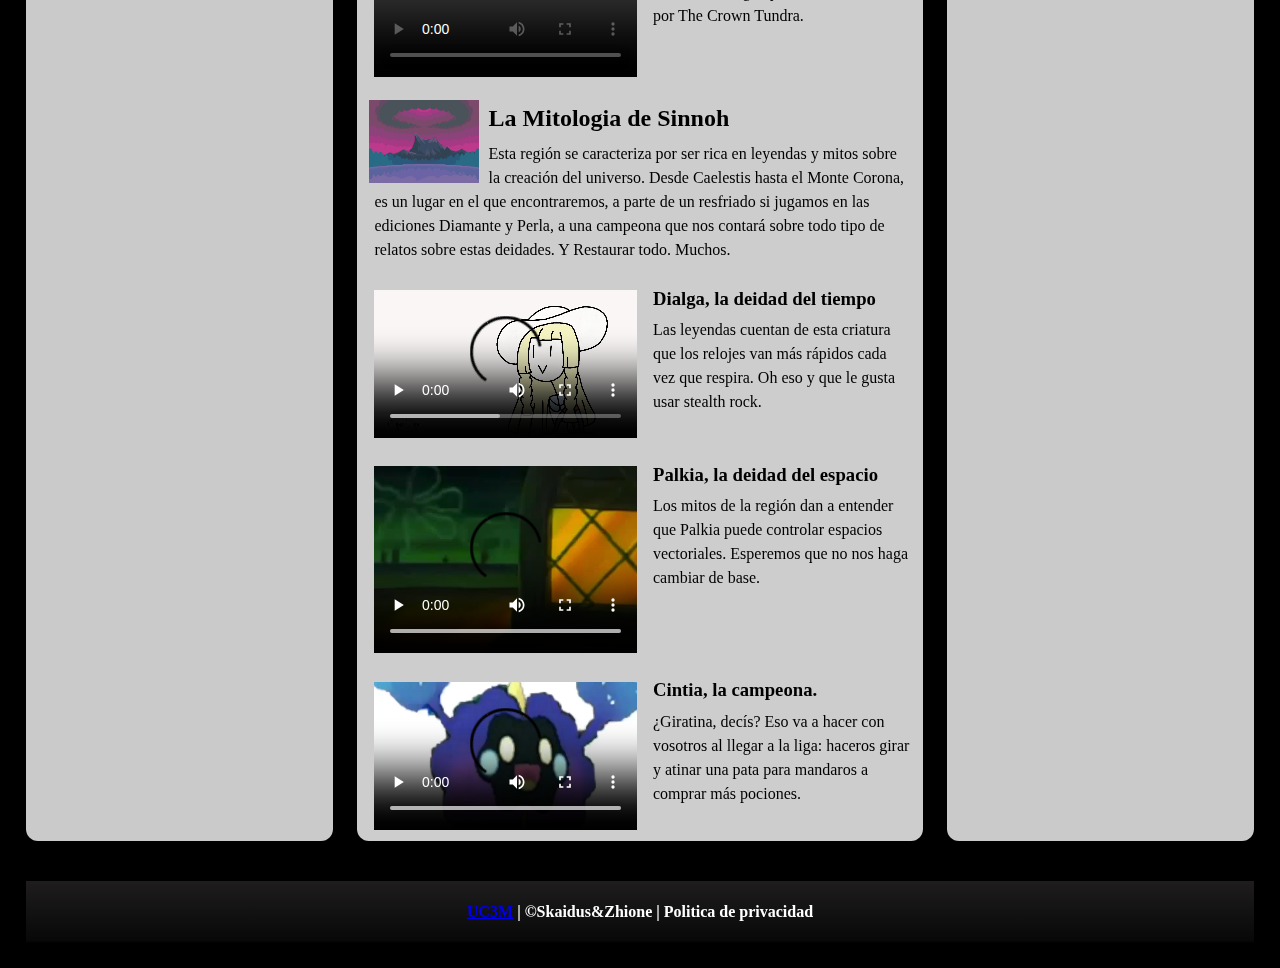
==== commit 4fa55bcf: "Muchas cosas enverda" ====
--- a/index.htm
+++ b/index.htm
@@ -1,6 +1,5 @@
 <!DOCTYPE html>
 <html lang="en-us">
-<html>
 <head>
     <title>My first webpage</title>
     <meta name="author" content="Skaidus">
@@ -15,46 +14,56 @@
 </head>
 <body>
     
-    <div id="title-wrap">
+    <header>
         <div class="dropdown" style="float:left;">
-            <div class="burguer">
-                <div></div>
-                <div></div>
-                <div></div>                 
-            </div>
-            <input type="checkbox">
-            <div class="dropdown-content" style="left:0;">
-            <a href="#home">Students</a>
-            <a href="#newsa">Forum</a>
-            <a href="#contact">Grades</a>
-            <a href="#news">Last News</a>
-            <a href="#events">Next events</a>
-            </div>
+            <label for="burguesita">
+                <div class="burguer">
+                    <div class="bar"></div>
+                    <div class="bar"></div>
+                    <div class="bar"></div>                 
+                </div>
+            </label>
+            <input id="burguesita" type="checkbox">
+            <nav class="dropdown-content" style="left:0;">
+                <a href="Students.htm">Students</a>
+                <a href="Forum.htm">Forum</a>
+                <a href="Califications.htm">Grades</a>
+                <a href="#news">Last News</a>
+                <a href="#events">Last Events</a>
+            </nav>
           </div>
         <h1 class="icon">
             <img src="images/icon.png" alt="Cosmog">
-            My First Webpage
+            <b class="desktop">
+                My First Webpage                
+            </b>
+            <b class="tablet">
+                Course              
+            </b>
+             
         </h1>
-        <div id="quicklink-wrap">
-            <li><a href="#">CONTACT&nbsp;US</a></li>
-            <li><a href="#">TOS</a></li>
-            <li><a href="#">PRIVACY&nbsp;POLICY</a></li>
-        </div>
-    </div>
-    <div class="row">
-        <div class="side-wrapr">
+        <nav id="quicklink-wrap">
+            <ul>
+                <li><a href="#">CONTACT&nbsp;US</a></li>
+                <li><a href="#">TOS</a></li>
+                <li><a href="#">PRIVACY&nbsp;POLICY</a></li>
+            </ul>
+        </nav>
+    </header>
+    <section>
+        <nav class="side-wrapr">
             <div class="side-content">
-                <h2>Course</h2>
+                <h2 class="desktop">Course</h2>
                 <ul class="nav">
-                    <li><a href="#home">Students</a></li>
-                    <li><a href="#newsa">Forum</a></li>
-                    <li><a href="#contact">Grades</a></li>
-                    <li class="small"><a href="#news">Last News</a></li>
-                    <li class="small"><a href="#events">Next events</a></li>
+                    <li><a href="Students.htm">Students</a></li>
+                    <li><a href="Forum.htm">Forum</a></li>
+                    <li><a href="Califications.htm">Grades</a></li>
+                    <li><a class="tablet" href="#news">Last News</a></li>
+                    <li><a class="tablet" href="#events">Last Events</a></li>
                 </ul>
             </div>
-        </div>
-        <div id="main-wrap">
+        </nav>
+        <article id="main-wrap">
             <div class="column"> 
                 <div class="article topic">
                     <img src="images/icon.png" alt="Cosmog">
@@ -68,7 +77,7 @@
                 <div class="article media">
                     <h3>Presentacion de Cosmog</h3>
                     <video width="320" height="240" controls>
-                        <source src="images/video.mp4" type="video/mp4">
+                        <source src="images/v1.mp4" type="video/mp4">
                     </video>
                     
                     <p>
@@ -77,7 +86,7 @@
                 <div class="article media">
                     <h3>Como conseguir a Cosmog</h3>
                     <video width="320" height="240" controls>
-                        <source src="images/video.mp4" type="video/mp4">
+                        <source src="images/v2.mp4" type="video/mp4">
                     </video>
 
                         
@@ -88,21 +97,22 @@
                 <div class="article media">
                     <h3>Set Competitivo de Cosmog</h3>
                     <video width="320" height="240" controls>
-                        <source src="images/video.mp4" type="video/mp4">
+                        <source src="images/v3.mp4" type="video/mp4">
                     </video>
                    
                     <p>
                         En este video, repasaremos las cualidades competitivas de Cosmog, tanto sus sets, como sus estadisticas para convertirte en el mejor jugador de PU.                    </p>
                 </div>
                 <div class="article topic">
-                    <img src="images/icon.png" alt="Cosmog">
+                    <img src="images/ct.png" alt="Cosmog">
                     <h2>The Crown Tundra</h2>
                     <p>
-                        The Crown Tundra es el nuevo DLC de Pokemon Sword and Shield. The Crown Tundra nos llevará a una nueva zona de la región de Galar que explorar, porque en eso se centra The Crown Tundra, en la exploración donde nos encontraremos con viejos conocidos y caras nuevas. Además de nuevas formas de exploración como las nuevas raids Dinamax. Y conoceremos a Calyrex, el antiguo rey de Galar.                </div>
+                        The Crown Tundra es el nuevo DLC de Pokemon Sword and Shield. The Crown Tundra nos llevará a una nueva zona de la región de Galar que explorar, porque en eso se centra The Crown Tundra, en la exploración donde nos encontraremos con viejos conocidos y caras nuevas. Además de nuevas formas de exploración como las nuevas raids Dinamax. Y conoceremos a Calyrex, el antiguo rey de Galar.                
+                    </div>
                 <div class="article media">
                     <h3>Aventuras Dinamax</h3>
                     <video width="320" height="240" controls>
-                        <source src="images/video.mp4" type="video/mp4">
+                        <source src="images/v4.mp4" type="video/mp4">
                     </video>
                     
                     <p>
@@ -111,7 +121,7 @@
                 <div class="article media">
                     <h3>Calyrex el antiguo rey de Galar</h3>
                     <video width="320" height="240" controls>
-                        <source src="images/video.mp4" type="video/mp4">
+                        <source src="images/v5.mp4" type="video/mp4">
                     </video>
                     
                     <p>
@@ -120,35 +130,76 @@
                 <div class="article media">
                     <h3>¿Viejos o nuevos conocidos?</h3>
                     <video width="320" height="240" controls>
-                        <source src="images/video.mp4" type="video/mp4">
-                    </video>
-                    
-                    <p>
-                        En este video repasaremos las nuevas formas de los pajaros legendarios de Kanto, Articuno, Zapdos y Moltres y los nuevos Regis que nos encotraremos por The Crown Tundra.                </div>
+                        <source src="images/v6.mp4" type="video/mp4">
+                    </video>
+                    
+                    <p>
+                        En este video repasaremos las nuevas formas de los pajaros legendarios de Kanto, Articuno, Zapdos y Moltres y los nuevos Regis que nos encotraremos por The Crown Tundra.               
+                </div>
+                <div class="article topic">
+                    <img src="images/mc.png" alt="Cosmog">
+                    <h2>La Mitologia de Sinnoh</h2>
+                    <p>
+                            Esta región se caracteriza por ser rica en leyendas y mitos sobre la creación del universo. Desde Caelestis hasta el Monte Corona, es un lugar en el que encontraremos, a parte de un resfriado si jugamos en las ediciones Diamante y Perla, a una campeona que nos contará sobre todo tipo de relatos sobre estas deidades. Y Restaurar todo. Muchos.       </p>
+                        
+                    </div>
+                <div class="article media">
+                    <h3>Dialga, la deidad del tiempo</h3>
+                    <video width="320" height="240" controls>
+                        <source src="images/v7.mp4" type="video/mp4">
+                    </video>
+                    
+                    <p>
+                        Las leyendas cuentan de esta criatura que los relojes van más rápidos cada vez que respira. Oh eso y que le gusta usar stealth rock. </p>
+                </div>
+                <div class="article media">
+                    <h3>Palkia, la deidad del espacio</h3>
+                    <video width="320" height="240" controls>
+                        <source src="images/v8.mp4" type="video/mp4">
+                    </video>
+                    
+                    <p>
+                        Los mitos de la región dan a entender que Palkia puede controlar espacios vectoriales. Esperemos que no nos haga cambiar de base.               </p>
+                </div>
+                <div class="article media">
+                    <h3>Cintia, la campeona.</h3>
+                    <video width="320" height="240" controls>
+                        <source src="images/v9.mp4" type="video/mp4">
+                    </video>
+                    
+                    <p>
+                        ¿Giratina, decís? Eso va a hacer con vosotros al llegar a la liga: haceros girar y atinar una pata para mandaros a comprar más pociones.       </p>       
+                </div>
             </div>
             
-        </div>
-        <div class="side-wrapl">
+        </article>
+        <article class="side-wrapl">
             <div class="side-content">
                 <h2 id="news">Last News</h2>
                 <ul>
-                    <li><span>10/09 - </span>Landorus es baneado</li>
+                    <li><span>4/09 - </span>Landorus es baneado</li>
+                    <li><span>5/09 - </span>Agumon es anunciado</li>
+                    <li><span>9/09 - </span>Hau gana inteligencia</li>
                 </ul>
             </div>
             <div class="side-content">
                 <h2 id="events">Next Events</h2>
                 <ul>
-                    <li><span>69/09 - </span>Sale Pokemon Z</li>
+                    <li><span>3/10 - </span>Sale Pokemon Z</li>
+                    <li><span>3/11 - </span>Cosmog sale de la bolsa</li>
+                    <li><span>3/12 - </span>Cosmog entra en la bolsa</li>
                 </ul>
             </div>
-        </div>
-    </div>
-    
-    
-    
-    
-    <div id="footer-wrapper">
-        COPYRIGHT Skaidus 
-    </div>
+        </article>
+    </section>
+    
+    
+    
+    
+    <footer>
+        <a href="https://www.uc3m.es/">UC3M</a> |
+        ©Skaidus&Zhione
+        | Politica de privacidad
+    </footer>
 </body>
 </html>--- a/style/style.css
+++ b/style/style.css
@@ -8,14 +8,14 @@
     padding:2%;
 }
 
-.row {
+section {
     content: "";
     display: flex;
     clear: both;
   }
 /* Title section */
 
-#title-wrap {
+header {
     width: 100%;
     height: 60px;
     position: relative;
@@ -24,13 +24,13 @@
     margin-bottom: 20px;
 }
 
-#title-wrap .icon {
+header .icon {
     float:left;
     height: 50px;
     color: #c7c7c7;
 }
 
-#title-wrap .icon img {
+header .icon img {
     float:left;
     width: 50px;
     height: 50px;
@@ -52,6 +52,15 @@
     
 }
 
+#quicklink-wrap ul{
+
+    padding:0
+}
+
+
+
+
+
 .dropdown {
     display: none;
   }
@@ -64,8 +73,6 @@
 #quicklink-wrap li a:hover {
     color: #008dff;
 }
-
-/* Second row section*/
 
 .row:after {
     content: "";
@@ -73,9 +80,6 @@
     clear: both;
   }
 
-
-/* Center and main warp */
-
 #main-wrap {
     padding: 0 2%;
     width: 50%;
@@ -142,6 +146,7 @@
     padding: 1%;
 }
 
+b{margin-left: 10px;}
 
 
 #main-wrap .column .article.media video{
@@ -156,6 +161,7 @@
 /* Side warps */
 
 .side-wrapr {
+    
     float: left;
     background: #cacaca;
     text-align: left;
@@ -164,17 +170,19 @@
 }
 
 .side-wrapl {
-    float: left;
+    float:inline-end;
     background: #cacaca;
     text-align: left;
     border-radius: 12px;
     width: 25%;
 }
 
-
-.small {
-    display:none;
-}
+b img {
+    width: 50px;
+}
+
+
+
 
 
 .side-content {
@@ -185,6 +193,7 @@
 
 ul{
     list-style-type: none;
+    margin:0;
 }
 
 
@@ -195,7 +204,7 @@
 /* Footer warp  */
 
 
-#footer-wrapper {
+footer {
     background: linear-gradient(0deg, rgba(0,0,0,1) 0%, rgba(8,8,8,1) 4%, rgba(31,29,29,1) 100%);
     color: white;
     text-align: center;
@@ -205,8 +214,24 @@
     margin-top: 40px;
 }
 
-@media only screen and (max-width: 1200px) {
-    .row {
+.tablet {
+    display: none;
+}
+
+table, th, td {
+    border: 1px solid black;
+    border-collapse: collapse;
+  }
+  th, td {
+    padding: 1%px;
+    text-align: left;
+  }
+
+
+
+@media only screen and (max-width: 768px) {
+
+    section{
         display: flex;
         content: "";
         clear: both;
@@ -224,14 +249,14 @@
     #title-wrap .icon {
         font-size: 20px;
     }
-}
-
-@media only screen and (max-width: 768px) {
+
+
+
     #quicklink-wrap {
         display:none;
     }
 
-    .row {
+    section {
         display: flex;
         content: "";
         clear: both;
@@ -245,13 +270,15 @@
         width: 25%;
     }
 
-    .small {
-        display:block;
-    }
-
-    .row .side-wrapl .side-content h2{
-        display:none;
-    }
+    .desktop {
+        display: none;
+    }
+
+    .tablet {
+        display: inline;
+    }
+
+
     #main-wrap .column .article.media video{
         width: 100%;
         height: 33.33%;
@@ -301,22 +328,23 @@
         display: inline-block;
       }
 
-      .dropdown checkbox:checked{
-
-      }
+    
 
       input {
-          opacity: 0;
+        display: none;
           cursor: pointer;
           
       }
+
+      
       
       .dropdown-content {
         display: none;
         position: absolute;
-        margin-top: 20px;
-        margin-left: 10px;
+        margin-top: 16px;
+        margin-left: 5px;
         right: 0;
+        z-index:1;
         background-color: #f9f9f9;
         min-width: 160px;
         box-shadow: 0px 8px 16px 0px rgba(0,0,0,0.2);
@@ -325,7 +353,12 @@
 
       .burguer{
           padding: 10px;
-
+          cursor: pointer;
+
+      }
+
+      .icon img{
+          display: none;
       }
 
       .burguer div {
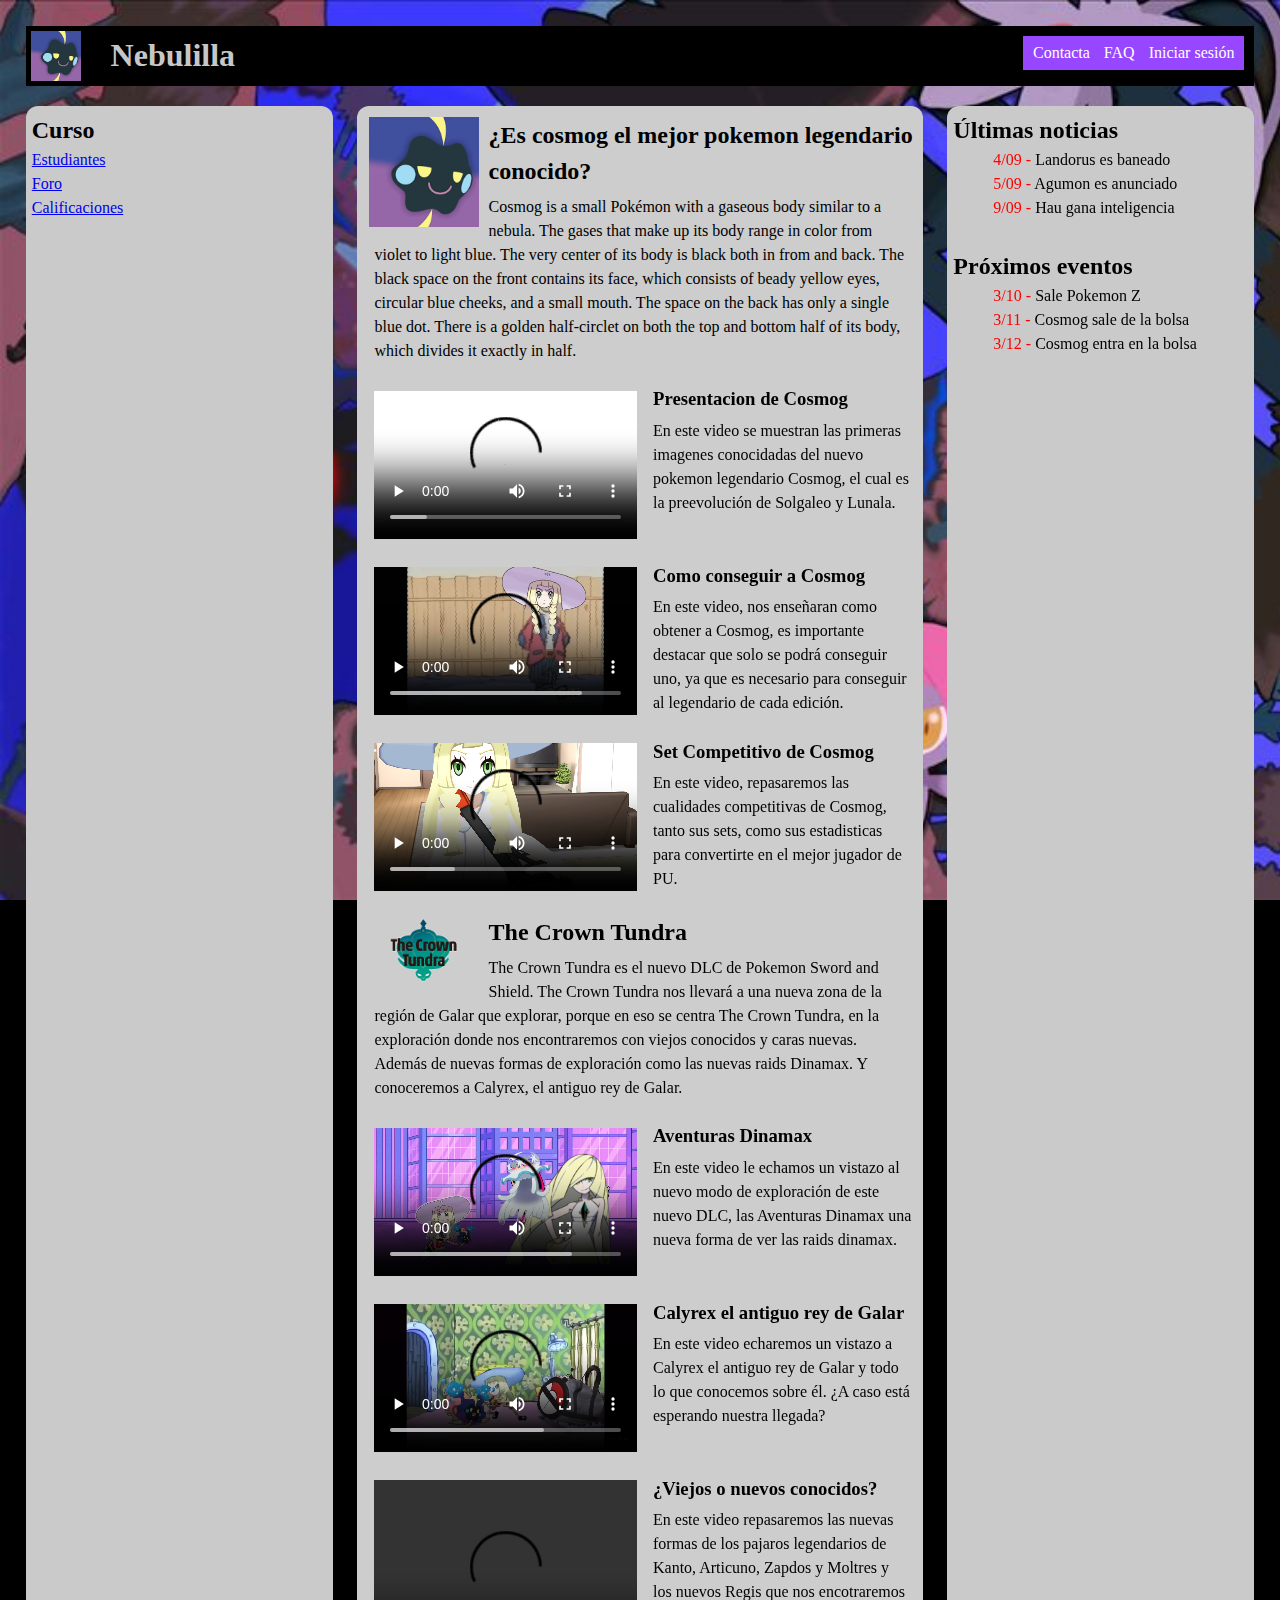
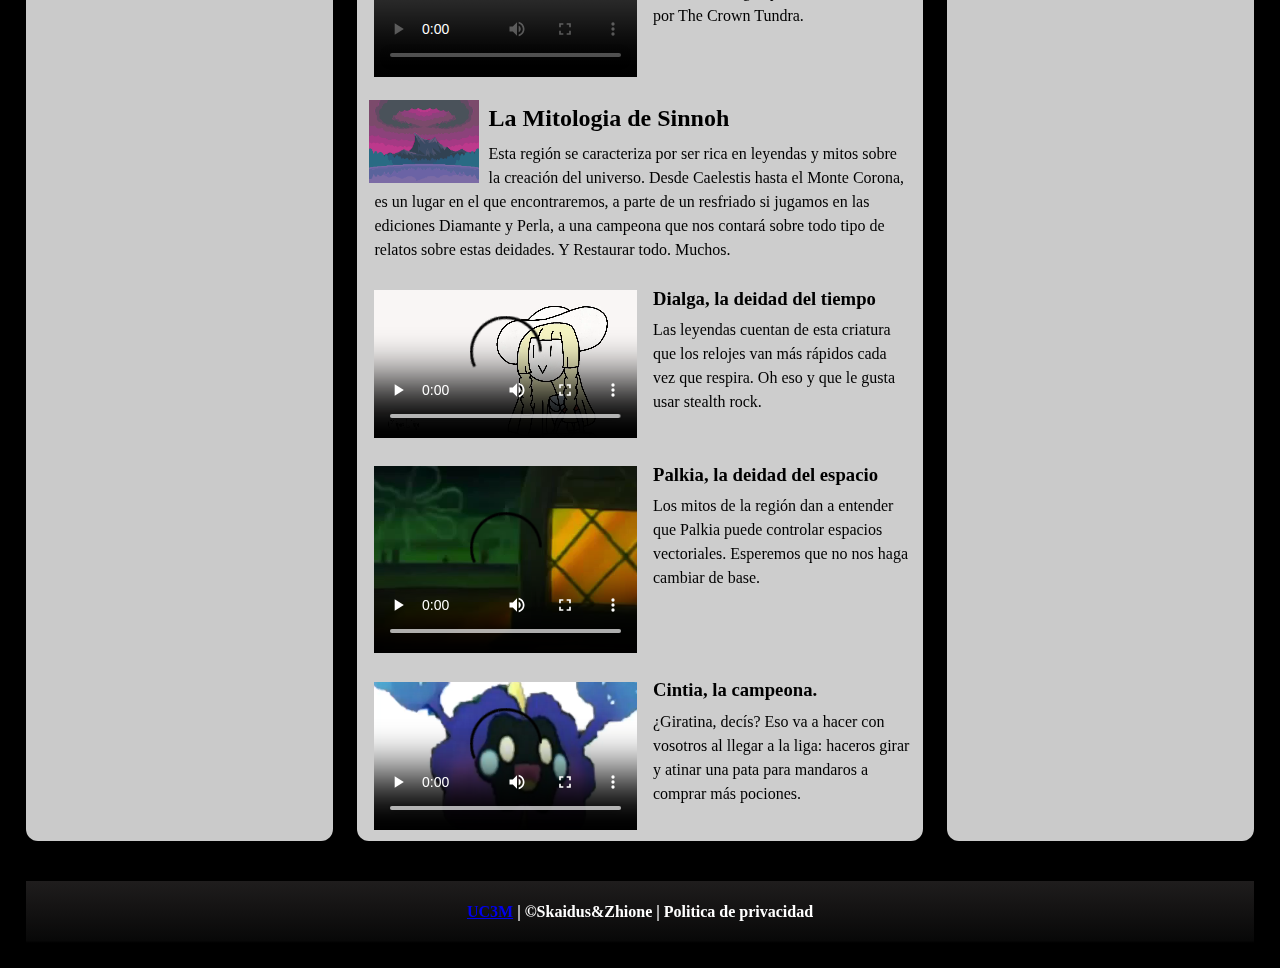
==== commit b550e691: "Mu bonico todo" ====
--- a/index.htm
+++ b/index.htm
@@ -1,7 +1,7 @@
 <!DOCTYPE html>
-<html lang="en-us">
+<html lang="es">
 <head>
-    <title>My first webpage</title>
+    <title>Nebulilla curso</title>
     <meta name="author" content="Skaidus">
     <meta name="viewport" content="width=device-width,minimum-scale=1,initial-scale=1,user-scalable=0">
     <meta name="keywords" content="HTML, CSS, JavaScript">
@@ -16,50 +16,46 @@
     
     <header>
         <div class="dropdown" style="float:left;">
-            <label for="burguesita">
-                <div class="burguer">
-                    <div class="bar"></div>
-                    <div class="bar"></div>
-                    <div class="bar"></div>                 
-                </div>
+            <label for="burguer">
+                <img src="images/burguer.png" alt="Cosmog">
             </label>
-            <input id="burguesita" type="checkbox">
+            <input id="burguer" type="checkbox">
             <nav class="dropdown-content" style="left:0;">
-                <a href="Students.htm">Students</a>
-                <a href="Forum.htm">Forum</a>
-                <a href="Califications.htm">Grades</a>
-                <a href="#news">Last News</a>
-                <a href="#events">Last Events</a>
+                <a href="Students.htm">Estudiantes</a>
+                <a href="Forum.htm">Foro</a>
+                <a href="Califications.htm">Calificaciones</a>
+                <a href="#news">Últimas noticias</a>
+                <a href="#events">Próximos eventos</a>
             </nav>
           </div>
         <h1 class="icon">
             <img src="images/icon.png" alt="Cosmog">
             <b class="desktop">
-                My First Webpage                
+                Nebulilla               
             </b>
             <b class="tablet">
-                Course              
+                Curso              
             </b>
              
         </h1>
         <nav id="quicklink-wrap">
             <ul>
-                <li><a href="#">CONTACT&nbsp;US</a></li>
-                <li><a href="#">TOS</a></li>
-                <li><a href="#">PRIVACY&nbsp;POLICY</a></li>
+                <li><a href="#">Contacta</a></li>
+                <li><a href="#">FAQ</a></li>
+                <li><a href="#">Iniciar&nbsp;sesión</a></li>
             </ul>
         </nav>
     </header>
     <section>
-        <nav class="side-wrapr">
+        <nav id="nav-wrap">
             <div class="side-content">
-                <h2 class="desktop">Course</h2>
+                <h2 class="desktop">Curso</h2>
                 <ul class="nav">
-                    <li><a href="Students.htm">Students</a></li>
-                    <li><a href="Forum.htm">Forum</a></li>
-                    <li><a href="Califications.htm">Grades</a></li>
-                    <li><a class="tablet" href="#news">Last News</a></li>
-                    <li><a class="tablet" href="#events">Last Events</a></li>
+                    <li><a href="Students.htm">Estudiantes</a></li>
+                    <li><a href="Forum.htm">Foro</a></li>
+                    <li><a href="Califications.htm">Calificaciones</a></li>
+                    <li><a class="tablet" href="#news">Últimas noticias</a></li>
+                    <li><a class="tablet" href="#events">Próximos eventos</a></li>
                 </ul>
             </div>
         </nav>
@@ -173,9 +169,9 @@
             </div>
             
         </article>
-        <article class="side-wrapl">
+        <article id="news-wrap">
             <div class="side-content">
-                <h2 id="news">Last News</h2>
+                <h2 id="news">Últimas noticias</h2>
                 <ul>
                     <li><span>4/09 - </span>Landorus es baneado</li>
                     <li><span>5/09 - </span>Agumon es anunciado</li>
@@ -183,7 +179,7 @@
                 </ul>
             </div>
             <div class="side-content">
-                <h2 id="events">Next Events</h2>
+                <h2 id="events">Próximos eventos</h2>
                 <ul>
                     <li><span>3/10 - </span>Sale Pokemon Z</li>
                     <li><span>3/11 - </span>Cosmog sale de la bolsa</li>
--- a/style/style.css
+++ b/style/style.css
@@ -9,11 +9,30 @@
 }
 
 section {
-    content: "";
+    
     display: flex;
-    clear: both;
-  }
-/* Title section */
+    flex-wrap: wrap;
+    
+}
+
+ul{
+    list-style-type: none;
+    margin:0;
+}
+
+
+li span{
+    color:red;
+}
+
+b img {
+    width: 50px;
+}
+
+b {
+    margin-left: 10px;
+}
+
 
 header {
     width: 100%;
@@ -57,13 +76,12 @@
     padding:0
 }
 
-
-
-
-
-.dropdown {
-    display: none;
-  }
+label img{
+    float:left;
+    width: 50px;
+    height: 50px;
+    margin: 0 20px 0 0;
+}
 
 #quicklink-wrap li a {
     color: #FFFFFF;
@@ -74,16 +92,10 @@
     color: #008dff;
 }
 
-.row:after {
-    content: "";
-    display: table;
-    clear: both;
-  }
-
 #main-wrap {
     padding: 0 2%;
     width: 50%;
-    float:left;
+    flex:50%;
    
 }
 
@@ -146,7 +158,7 @@
     padding: 1%;
 }
 
-b{margin-left: 10px;}
+
 
 
 #main-wrap .column .article.media video{
@@ -158,50 +170,27 @@
     
 }
 
-/* Side warps */
-
-.side-wrapr {
-    
-    float: left;
+
+#nav-wrap {
+    
+    flex:25%;
     background: #cacaca;
     text-align: left;
     border-radius: 12px;
     width: 25%;
 }
 
-.side-wrapl {
-    float:inline-end;
+#news-wrap {
+    flex:25%;
     background: #cacaca;
     text-align: left;
     border-radius: 12px;
     width: 25%;
 }
 
-b img {
-    width: 50px;
-}
-
-
-
-
-
 .side-content {
-    padding: 1%;
-}
-
-/* General stuff */
-
-ul{
-    list-style-type: none;
-    margin:0;
-}
-
-
-li span{
-    color:red;
-}
-
-/* Footer warp  */
+    padding: 2%;
+}
 
 
 footer {
@@ -214,28 +203,46 @@
     margin-top: 40px;
 }
 
-.tablet {
-    display: none;
-}
 
 table, th, td {
     border: 1px solid black;
     border-collapse: collapse;
   }
-  th, td {
+
+th, td {
     padding: 1%px;
     text-align: left;
-  }
+}
+
+.tablet {
+    display: none;
+}
+
+.dropdown {
+    display: none;
+}
 
 
 
 @media only screen and (max-width: 768px) {
 
-    section{
-        display: flex;
-        content: "";
-        clear: both;
-    }
+
+
+    #main-wrap {
+        flex:75%;
+       
+    }
+    
+    #nav-wrap {
+        margin-left:10px;
+        flex:20%;
+    }
+    
+    #news-wrap {
+        flex:75%;
+        margin:10px;
+    }
+
     #sidemenu-wrap {
         display:none;
     }
@@ -249,8 +256,6 @@
     #title-wrap .icon {
         font-size: 20px;
     }
-
-
 
     #quicklink-wrap {
         display:none;
@@ -261,14 +266,7 @@
         content: "";
         clear: both;
     }
-    .side-wrapl {
-        float: left;
-        display: none;
-        background: #cacaca;
-        text-align: left;
-        border-radius: 12px;
-        width: 25%;
-    }
+
 
     .desktop {
         display: none;
@@ -302,81 +300,63 @@
         display:none;
     }
 
-    .side-wrapr {
-        display: none;
-    }
-
     #title-wrapl .icon img {
         display:none;
     }
 
-    .side-wrapl {
-        display: none;
-    }
-
-    .dropbtn {
-        background-color: #4CAF50;
-        color: white;
-        padding: 16px;
-        font-size: 16px;
-        border: none;
+    #main-wrap {
+        flex:100%;
+    }
+    
+    #nav-wrap {
+        display: none;
+    }
+    
+    #news-wrap {
+        flex:100%;
+    }
+
+    input {
+        display: none;
         cursor: pointer;
-      }
-      
-      .dropdown {
-        position: relative;
-        display: inline-block;
-      }
-
-    
-
-      input {
-        display: none;
-          cursor: pointer;
-          
-      }
-
-      
-      
-      .dropdown-content {
+        
+    }
+    
+    .dropdown-content {
         display: none;
         position: absolute;
-        margin-top: 16px;
-        margin-left: 5px;
+        margin-top: 75px;
+        margin-left: 4px;
         right: 0;
         z-index:1;
         background-color: #f9f9f9;
         min-width: 160px;
         box-shadow: 0px 8px 16px 0px rgba(0,0,0,0.2);
-
-      }
-
-      .burguer{
-          padding: 10px;
-          cursor: pointer;
-
-      }
-
-      .icon img{
-          display: none;
-      }
-
-      .burguer div {
-        width: 35px;
-        height: 5px;
-        background-color: white;
-        margin: 6px 0;
-        z-index: 1;
-      }
-      
-      .dropdown-content a {
+    }
+
+    .burguer{
+        padding: 10px;
+        cursor: pointer;
+
+    }
+
+    .icon img{
+        display: none;
+    }
+
+    .dropdown {
+        position: relative;
+        display: inline-block;
+    }
+
+    .dropdown-content a {
         color: black;
         padding: 12px 16px;
         text-decoration: none;
         display: block;
-      }
+    }
       
-      .dropdown-content a:hover {background-color: #f1f1f1;}
+    .dropdown-content a:hover {background-color: #f1f1f1;}
 
     #main-wrap .column .article.topic img{
         max-width: 20%;
@@ -407,7 +387,5 @@
         display: block;
       }
       
-      .dropdown:hover .dropbtn {
-        background-color: #3e8e41;
-      }
+
 }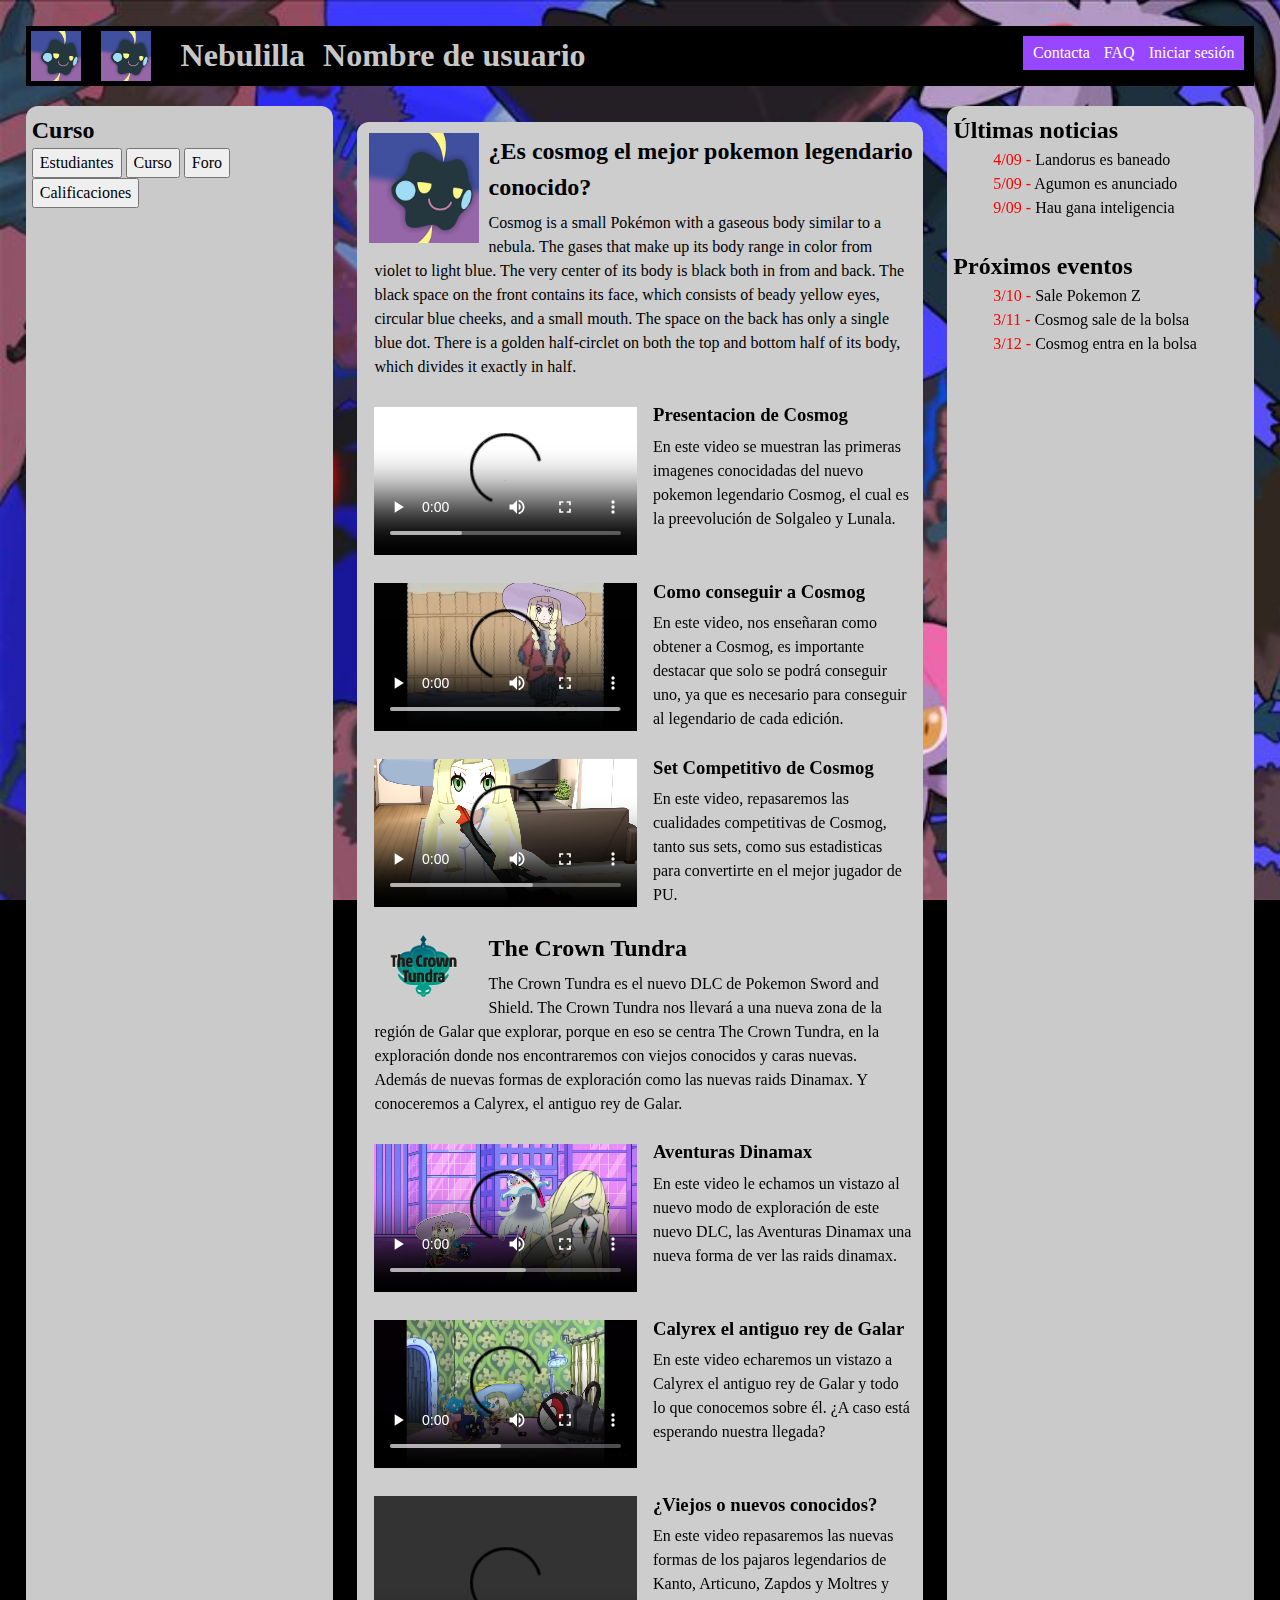
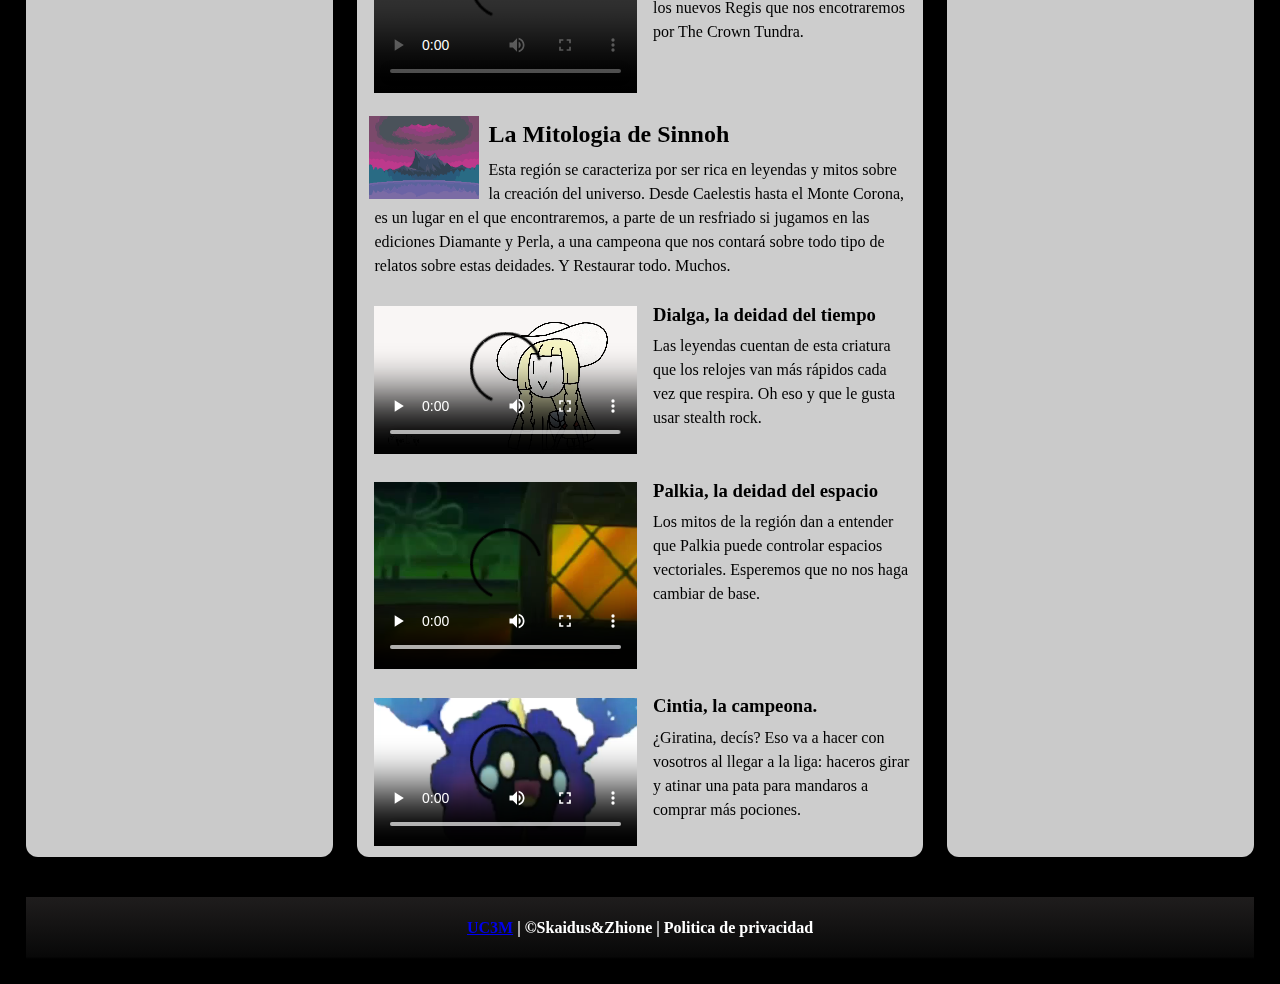
==== commit 387e440b: "mu bonico todo" ====
--- a/index.htm
+++ b/index.htm
@@ -1,6 +1,10 @@
 <!DOCTYPE html>
 <html lang="es">
 <head>
+    <script type="text/javascript" src="http://code.jquery.com/jquery-1.9.0.js">
+
+    </script>
+
     <title>Nebulilla curso</title>
     <meta name="author" content="Skaidus">
     <meta name="viewport" content="width=device-width,minimum-scale=1,initial-scale=1,user-scalable=0">
@@ -12,7 +16,7 @@
     <link type="text/css" rel="stylesheet" href="style/reset.css">
     <link type="text/css" rel="stylesheet" href="style/style.css">
 </head>
-<body>
+<body id ="Admin">
     
     <header>
         <div class="dropdown" style="float:left;">
@@ -36,13 +40,18 @@
             <b class="tablet">
                 Curso              
             </b>
-             
+            <img src="images/icon.png" alt="Cosmog">
+            <b class="desktop">
+                Nombre de usuario
+            </b>
+
         </h1>
+
         <nav id="quicklink-wrap">
             <ul>
                 <li><a href="#">Contacta</a></li>
                 <li><a href="#">FAQ</a></li>
-                <li><a href="#">Iniciar&nbsp;sesión</a></li>
+                <li><a href="#">Iniciar sesión</a></li>
             </ul>
         </nav>
     </header>
@@ -51,15 +60,633 @@
             <div class="side-content">
                 <h2 class="desktop">Curso</h2>
                 <ul class="nav">
-                    <li><a href="Students.htm">Estudiantes</a></li>
-                    <li><a href="Forum.htm">Foro</a></li>
-                    <li><a href="Califications.htm">Calificaciones</a></li>
+                    <button id="botonEstudiantes" type="=button" onclick="
+                            document.getElementById('principal').style.display = 'none'
+                            document.getElementById('foro').style.display = 'none'
+                            document.getElementById('calificaciones').style.display = 'none'
+                            document.getElementById('estudiantes').style.display = 'block'
+                            document.getElementById('botonEstudiantes').style.display = 'none'
+                            document.getElementById('botonCurso').style.display = 'block'
+                            document.getElementById('botonForo').style.display = 'block'
+                            document.getElementById('botonCalificaciones').style.display = 'block'
+                            "
+                    >Estudiantes</button>
+                    <button id="botonCurso" type="=button" onclick="
+                            document.getElementById('principal').style.display = 'block'
+                            document.getElementById('foro').style.display = 'none'
+                            document.getElementById('calificaciones').style.display = 'none'
+                            document.getElementById('estudiantes').style.display = 'none'
+                            document.getElementById('botonEstudiantes').style.display = 'block'
+                            document.getElementById('botonCurso').style.display = 'none'
+                            document.getElementById('botonForo').style.display = 'block'
+                            document.getElementById('botonCalificaciones').style.display = 'block'
+                            "
+                    >Curso</button>
+                    <button id="botonForo" type="=button" onclick="
+                            document.getElementById('principal').style.display = 'none'
+                            document.getElementById('foro').style.display = 'block'
+                            document.getElementById('calificaciones').style.display = 'none'
+                            document.getElementById('estudiantes').style.display = 'none'
+                            document.getElementById('botonEstudiantes').style.display = 'block'
+                            document.getElementById('botonCurso').style.display = 'block'
+                            document.getElementById('botonForo').style.display = 'none'
+                            document.getElementById('botonCalificaciones').style.display = 'block'
+                            "
+                    >Foro</button>
+                    <button id="botonCalificaciones" type="=button" onclick="
+                            document.getElementById('principal').style.display = 'none'
+                            document.getElementById('foro').style.display = 'none'
+                            document.getElementById('calificaciones').style.display = 'block'
+                            document.getElementById('estudiantes').style.display = 'none'
+                            document.getElementById('botonEstudiantes').style.display = 'block'
+                            document.getElementById('botonCurso').style.display = 'block'
+                            document.getElementById('botonForo').style.display = 'block'
+                            document.getElementById('botonCalificaciones').style.display = 'none'
+                            "
+                    >Calificaciones</button>
                     <li><a class="tablet" href="#news">Últimas noticias</a></li>
                     <li><a class="tablet" href="#events">Próximos eventos</a></li>
                 </ul>
             </div>
         </nav>
         <article id="main-wrap">
+            <div id = "calificaciones" style="display: none">
+                <div class ="column">
+                    <button id="exportarTabla">Exportar Tabla</button>
+                    <table id="califications" style="width: 100%;">
+                        <tr>
+                            <th>
+                                estudiante
+                            </th>
+                            <th>
+                                actividad 1
+                            </th>
+                            <th>
+                                actividad 2
+                            </th>
+                            <th>
+                                actividad 3
+                            </th>
+                        </tr>
+                        <tr>
+                            <td>
+                                Red Satoshi
+                            </td>
+                            <td>
+                                9.5
+                            </td>
+                            <td>
+                                9.0
+                            </td>
+                            <td>
+                                8.7
+                            </td>
+                        </tr>
+                        <tr>
+                            <td>
+                                Blue Oak
+                            </td>
+                            <td>
+                                9.3
+                            </td>
+                            <td>
+                                8.8
+                            </td>
+                            <td>
+                                8.5
+                            </td>
+                        </tr>
+                        <tr>
+                            <td>
+                                Gold Ho Oh
+                            </td>
+                            <td>
+                                9.7
+                            </td>
+                            <td>
+                                9.2
+                            </td>
+                            <td>
+                                8.9
+                            </td>
+                        </tr>
+                        <tr>
+                            <td>
+                                Silver Lugia
+                            </td>
+                            <td>
+                                6.7
+                            </td>
+                            <td>
+                                5.4
+                            </td>
+                            <td>
+                                8.3
+                            </td>
+                        </tr>
+                        <tr>
+                            <td>
+                                Bruno Groudon
+                            </td>
+                            <td>
+                                10.0
+                            </td>
+                            <td>
+                                10.0
+                            </td>
+                            <td>
+                                10.0
+                            </td>
+                        </tr>
+                        <tr>
+                            <td>
+                                Aura Kyogre
+                            </td>
+                            <td>
+                                9.0
+                            </td>
+                            <td>
+                                9.0
+                            </td>
+                            <td>
+                                9.0
+                            </td>
+                        </tr>
+                        <tr>
+                            <td>
+                                Leon Dialga
+                            </td>
+                            <td>
+                                8.9
+                            </td>
+                            <td>
+                                3.0
+                            </td>
+                            <td>
+                                10.0
+                            </td>
+                        </tr>
+                        <tr>
+                            <td>
+                                Maya Palkia
+                            </td>
+                            <td>
+                                8.7
+                            </td>
+                            <td>
+                                9.8
+                            </td>
+                            <td>
+                                6.8
+                            </td>
+                        </tr>
+                        <tr>
+                            <td>
+                                Lucho Zekrom
+                            </td>
+                            <td>
+                                10.0
+                            </td>
+                            <td>
+                                8.6
+                            </td>
+                            <td>
+                                7.5
+                            </td>
+                        </tr>
+                        <tr>
+                            <td>
+                                Liza Reshiram
+                            </td>
+                            <td>
+                                9.3
+                            </td>
+                            <td>
+                                5.8
+                            </td>
+                            <td>
+                                7.4
+                            </td>
+                        </tr>
+                    </table>
+
+                </div>
+
+            </div>
+            <div id = "foro" style="display: none">
+                <div class ="column">
+                    <table style="width: 100%;">
+                        <tr>
+                            <td >
+                                <b>
+                                    Titulo
+                                </b>
+                            </td >
+                            <td >
+                                <b>
+                                    Numero de mensajes
+                                </b>
+                            </td>
+                            <td >
+                                <b>
+                                    Ultimo mensaje
+                                </b>
+                            </td>
+                        </tr>
+                        <tr>
+                            <td >
+                                <b>
+                                    Mejores iniciales de cada generación
+                                </b>
+                            </td >
+                            <td >
+                                <b>
+                                    27
+                                </b>
+                            </td>
+                            <td >
+                                <b>
+                                    18:36 10/10/2020
+                                </b>
+                            </td>
+                        </tr>
+                        <tr>
+                            <td >
+                                <b>
+                                    Moveset de Cinderance
+                                </b>
+                            </td >
+                            <td >
+                                <b>
+                                    7
+                                </b>
+                            </td>
+                            <td >
+                                <b>
+                                    19:03 9/10/2020
+                                </b>
+                            </td>
+                        </tr>
+                        <tr>
+                            <td >
+                                <b>
+                                    ¿Es viable jugar Torkoal a dia de hoy?
+                                </b>
+                            </td >
+                            <td >
+                                <b>
+                                    3
+                                </b>
+                            </td>
+                            <td >
+                                <b>
+                                    20:42 7/10/2020
+                                </b>
+                            </td>
+                        </tr>
+                        <tr>
+                            <td >
+                                <b>
+                                    Magikarp Speedrun
+                                </b>
+                            </td >
+                            <td >
+                                <b>
+                                    19
+                                </b>
+                            </td>
+                            <td >
+                                <b>
+                                    19:37 4/10/2020
+                                </b>
+                            </td>
+                        </tr>
+                        <tr>
+                            <td >
+                                <b>
+                                    Bienvenidos Cosmognautas
+                                </b>
+                            </td >
+                            <td >
+                                <b>
+                                    52
+                                </b>
+                            </td>
+                            <td >
+                                <b>
+                                    15:43 2/10/2020
+                                </b>
+                            </td>
+                        </tr>
+                    </table>
+                </div>
+
+            </div>
+            <div id="estudiantes" style="display: none">
+                <div class ="column">
+                    <table style="width: 100%;">
+                        <tr>
+                            <td>
+                                <b>
+
+                                </b>
+                            </td >
+                            <td >
+                                <b>
+                                    Nombre
+                                </b>
+                            </td>
+                            <td >
+                                <b>
+                                    Apellidos
+                                </b>
+                            </td>
+                            <td >
+                                <b>
+                                    Correo electronico
+                                </b>
+                            </td>
+                            <td >
+                                <b>
+
+                                </b>
+                            </td>
+                        </tr>
+                        <tr>
+                            <td >
+                                <b>
+                                    <img src="images/p1.png" alt="pfp">
+                                </b>
+                            </td >
+                            <td >
+                                <b>
+                                    Red
+                                </b>
+                            </td>
+                            <td >
+                                <b>
+                                    Satoshi
+                                </b>
+                            </td>
+                            <td >
+                                <b>
+                                    redpokemon@pidgeymail.com
+                                </b>
+                            </td>
+                            <td >
+                                <b>
+                                    <img src="images/send.png" alt="pfp" onclick="parent.location='mailto:redpokemon@pidgeymail.com'">
+                                </b>
+                            </td>
+                        </tr>
+                        <tr>
+                            <td >
+                                <b>
+                                    <img src="images/p2.png" alt="pfp">
+                                </b>
+                            </td >
+                            <td >
+                                <b>
+                                    Blue
+                                </b>
+                            </td>
+                            <td >
+                                <b>
+                                    Oak
+                                </b>
+                            </td>
+                            <td >
+                                <b>
+                                    blueoak@pidgeymail.com
+                                </b>
+                            </td>
+                            <td >
+                                <b>
+                                    <img src="images/send.png" alt="pfp">
+                                </b>
+                            </td>
+                        </tr>
+                        <tr>
+                            <td >
+                                <b>
+                                    <img src="images/p3.png" alt="pfp">
+                                </b>
+                            </td >
+                            <td >
+                                <b>
+                                    Gold
+                                </b>
+                            </td>
+                            <td >
+                                <b>
+                                    Ho Oh
+                                </b>
+                            </td>
+                            <td >
+                                <b>
+                                    hearthgold@pidgeymail.com
+                                </b>
+                            </td>
+                            <td >
+                                <b>
+                                    <img src="images/send.png" alt="pfp">
+                                </b>
+                            </td>
+                        </tr>
+                        <tr>
+                            <td >
+                                <b>
+                                    <img src="images/p4.png" alt="pfp">
+                                </b>
+                            </td >
+                            <td >
+                                <b>
+                                    Silver
+                                </b>
+                            </td>
+                            <td >
+                                <b>
+                                    Lugia
+                                </b>
+                            </td>
+                            <td >
+                                <b>
+                                    soulsilver@pidgeymail.com
+                                </b>
+                            </td>
+                            <td >
+                                <b>
+                                    <img src="images/send.png" alt="pfp">
+                                </b>
+                            </td>
+                        </tr>
+                        <tr>
+                            <td >
+                                <b>
+                                    <img src="images/p5.png" alt="pfp">
+                                </b>
+                            </td >
+                            <td >
+                                <b>
+                                    Bruno
+                                </b>
+                            </td>
+                            <td >
+                                <b>
+                                    Groudon
+                                </b>
+                            </td>
+                            <td >
+                                <b>
+                                    brunoruby@pidgeymail.com
+                                </b>
+                            </td>
+                            <td >
+                                <b>
+                                    <img src="images/send.png" alt="pfp">
+                                </b>
+                            </td>
+                        </tr>
+                        <tr>
+                            <td >
+                                <b>
+                                    <img src="images/p6.png" alt="pfp">
+                                </b>
+                            </td >
+                            <td >
+                                <b>
+                                    Aura
+                                </b>
+                            </td>
+                            <td >
+                                <b>
+                                    Kyogre
+                                </b>
+                            </td>
+                            <td >
+                                <b>
+                                    aurasaphire@pidgeymail.com
+                                </b>
+                            </td>
+                            <td >
+                                <b>
+                                    <img src="images/send.png" alt="pfp">
+                                </b>
+                            </td>
+                        </tr>
+                        <tr>
+                            <td >
+                                <b>
+                                    <img src="images/p7.png" alt="pfp">
+                                </b>
+                            </td >
+                            <td >
+                                <b>
+                                    Leon
+                                </b>
+                            </td>
+                            <td >
+                                <b>
+                                    Dialga
+                                </b>
+                            </td>
+                            <td >
+                                <b>
+                                    diamondleon@pidgeymail.com
+                                </b>
+                            </td>
+                            <td >
+                                <b>
+                                    <img src="images/send.png" alt="pfp">
+                                </b>
+                            </td>
+                        </tr>
+                        <tr>
+                            <td >
+                                <b>
+                                    <img src="images/p8.png" alt="pfp">
+                                </b>
+                            </td >
+                            <td >
+                                <b>
+                                    Maya
+                                </b>
+                            </td>
+                            <td >
+                                <b>
+                                    Palkia
+                                </b>
+                            </td>
+                            <td >
+                                <b>
+                                    pearlmaya@pidgeymail.com
+                                </b>
+                            </td>
+                            <td >
+                                <b>
+                                    <img src="images/send.png" alt="pfp">
+                                </b>
+                            </td>
+                        </tr>
+                        <tr>
+                            <td >
+                                <b>
+                                    <img src="images/p9.png" alt="pfp">
+                                </b>
+                            </td >
+                            <td >
+                                <b>
+                                    Lucho
+                                </b>
+                            </td>
+                            <td >
+                                <b>
+                                    Zekrom
+                                </b>
+                            </td>
+                            <td >
+                                <b>
+                                    whitelucho@pidgeymail.com
+                                </b>
+                            </td>
+                            <td >
+                                <b>
+                                    <img src="images/send.png" alt="pfp">
+                                </b>
+                            </td>
+                        </tr>
+                        <tr>
+                            <td >
+                                <b>
+                                    <img src="images/p10.png" alt="pfp">
+                                </b>
+                            </td >
+                            <td >
+                                <b>
+                                    Liza
+                                </b>
+                            </td>
+                            <td >
+                                <b>
+                                    Reshiram
+                                </b>
+                            </td>
+                            <td >
+                                <b>
+                                    blackliza@pidgeymail.com
+                                </b>
+                            </td>
+                            <td >
+                                <b>
+                                    <img src="images/send.png" alt="pfp">
+                                </b>
+                            </td>
+                        </tr>
+                    </table>
+
+                </div>
+            </div>
+            <div id="principal">
             <div class="column"> 
                 <div class="article topic">
                     <img src="images/icon.png" alt="Cosmog">
@@ -167,7 +794,8 @@
                         ¿Giratina, decís? Eso va a hacer con vosotros al llegar a la liga: haceros girar y atinar una pata para mandaros a comprar más pociones.       </p>       
                 </div>
             </div>
-            
+            </div>
+
         </article>
         <article id="news-wrap">
             <div class="side-content">
@@ -188,14 +816,18 @@
             </div>
         </article>
     </section>
-    
-    
-    
-    
+
+
+
+    <script src="JS/exportarTabla.js"></script>
     <footer>
         <a href="https://www.uc3m.es/">UC3M</a> |
         ©Skaidus&Zhione
         | Politica de privacidad
     </footer>
 </body>
+
+
+</body>
+
 </html>--- a/style/style.css
+++ b/style/style.css
@@ -7,6 +7,22 @@
     background-repeat: no-repeat;
     padding:2%;
 }
+paginaDeInicio {
+    margin: 0;
+    padding: 0;
+    box-sizing: border-box;
+}
+
+.formulario {
+    width: 400px;
+    background: #24303c;
+    padding: 30px;
+    margin: auto;
+    margin-top: 100px;
+    border-radius: 4px;
+    font-family: 'calibri';
+    color: white;
+}
 
 section {
     
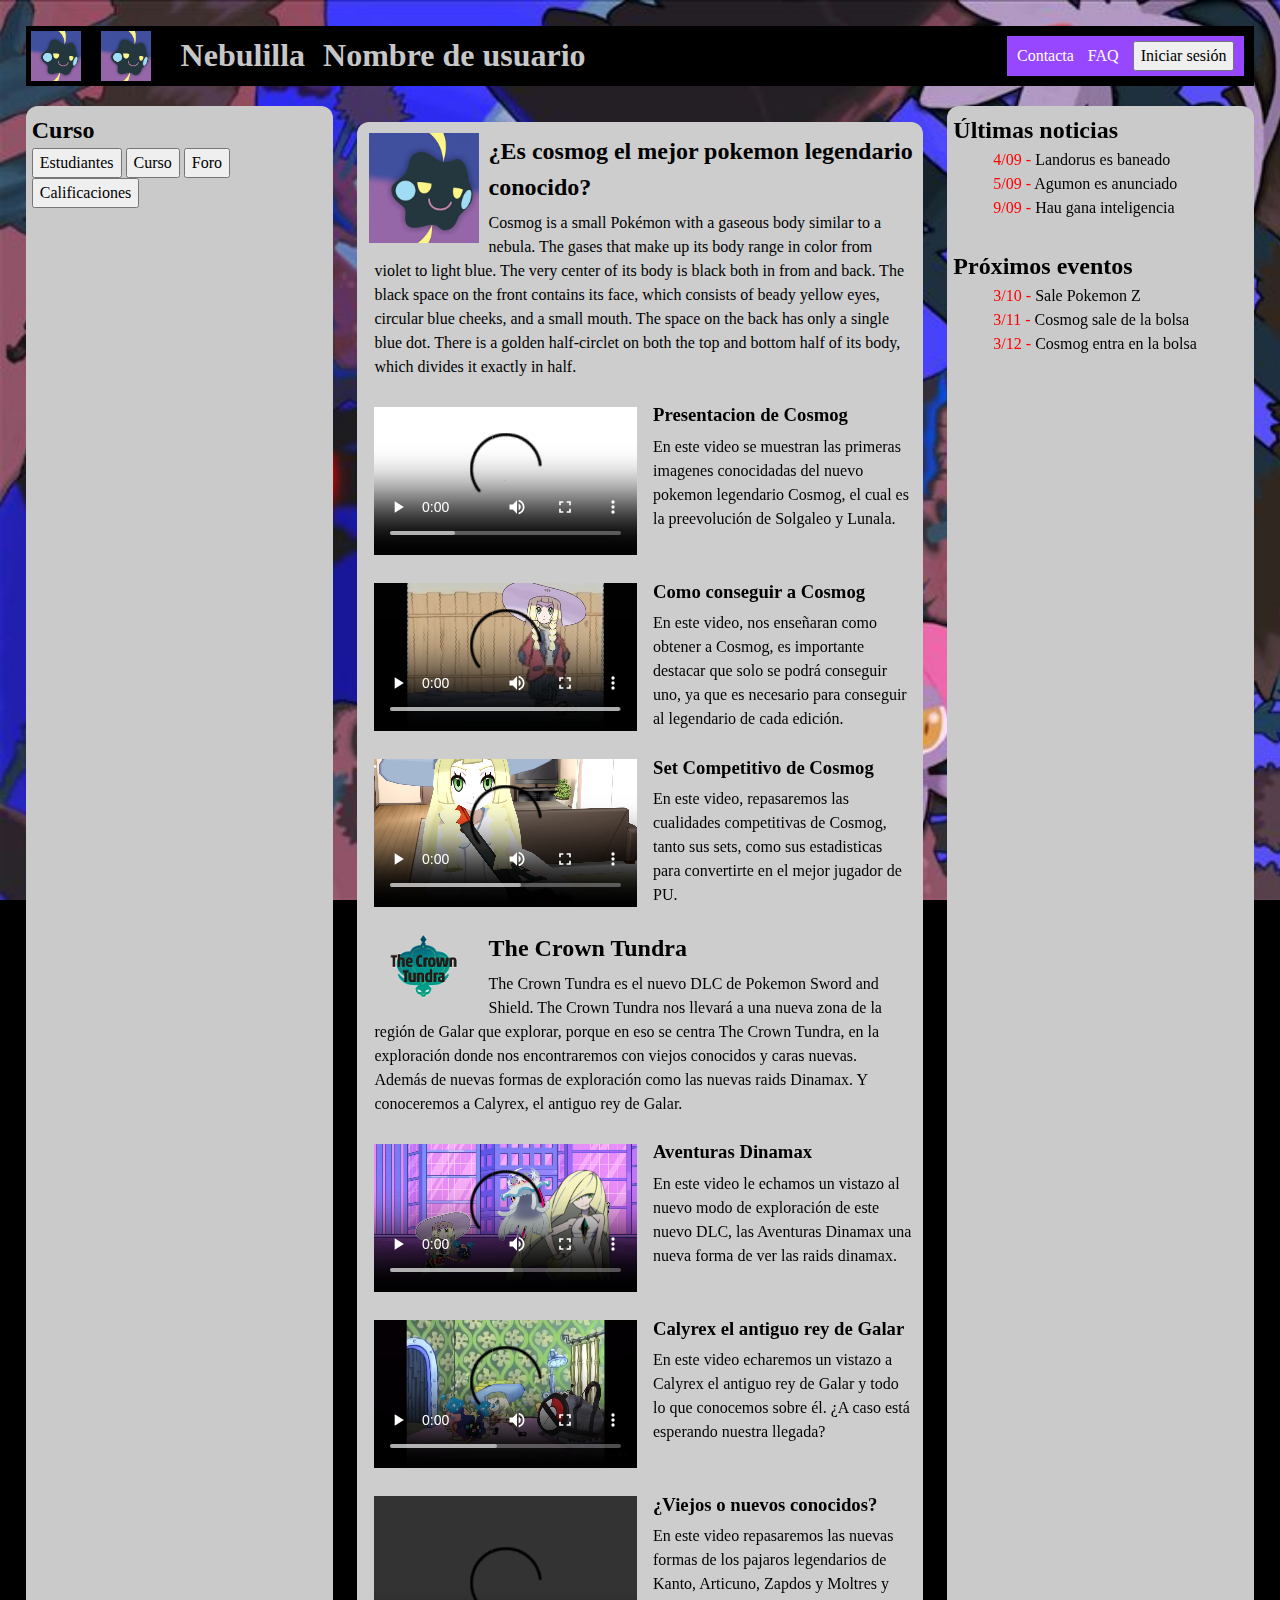
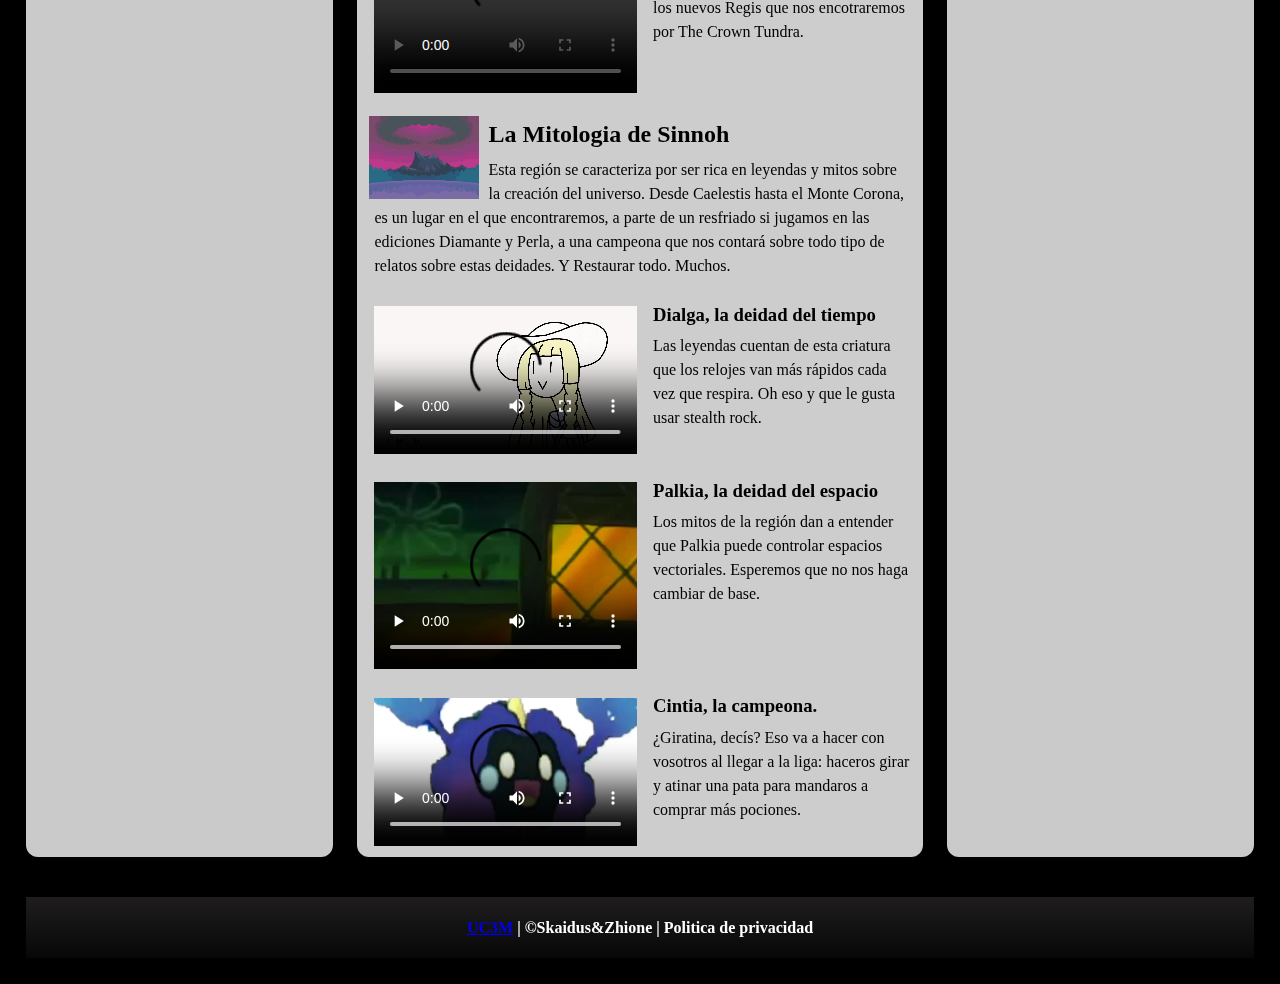
==== commit c4bd7ac8: "jnjn" ====
--- a/index.htm
+++ b/index.htm
@@ -12,11 +12,22 @@
     <meta name="description" content="Free Web tutorials">
     <meta name="copyright" content="Free Web tutorials">
     <meta charset="UTF-8">
+    <!-- Include css files -->
+    <link rel="stylesheet" href="assets/css/bootstrap.min.css">
+    <link rel="stylesheet" href="assets/css/font-awesome.min.css">
+    <link rel="stylesheet" href="assets/css/calendar.css">
+    <link rel="stylesheet" href="assets/css/calendar_full.css">
+    <link rel="stylesheet" href="assets/css/calendar_compact.css">
+
+    <!-- Include js files -->
+    <script src="assets/js/jquery.min.js"></script>
+    <script src="assets/js/calendar.js"></script>
     <!-- STYLES -->
     <link type="text/css" rel="stylesheet" href="style/reset.css">
     <link type="text/css" rel="stylesheet" href="style/style.css">
 </head>
-<body id ="Admin">
+<body>
+<div id ="Admin">
     
     <header>
         <div class="dropdown" style="float:left;">
@@ -51,7 +62,8 @@
             <ul>
                 <li><a href="#">Contacta</a></li>
                 <li><a href="#">FAQ</a></li>
-                <li><a href="#">Iniciar sesión</a></li>
+                <li><button id ="irAInicioDeSesion" onclick="document.getElementById('páginaDeInicio').style.display = 'block'
+    document.getElementById('Admin').style.display = 'none'">Iniciar sesión</button></li>
             </ul>
         </nav>
     </header>
@@ -800,6 +812,7 @@
         <article id="news-wrap">
             <div class="side-content">
                 <h2 id="news">Últimas noticias</h2>
+                <div class="tiva-events-calendar full" data-view="calendar"></div>
                 <ul>
                     <li><span>4/09 - </span>Landorus es baneado</li>
                     <li><span>5/09 - </span>Agumon es anunciado</li>
@@ -825,9 +838,124 @@
         ©Skaidus&Zhione
         | Politica de privacidad
     </footer>
+</div>
+
+
 </body>
-
-
+<div id ="páginaDeInicio" style="display: none">
+<formulario >
+    <div id="inicioDeSesion">
+        <h3 >
+            INICIO DE SESION
+        </h3>
+        <div class="formulario" id="IntroducirCorreo">
+            <div class="form-col1 text-question">
+                <label id="label_correo" for="edit-name">Correo electronico</label>
+            </div>
+            <div class="form-col2"><input class="text-field" type="text" maxlength="60" name="correoElectronico" id="edit-name" size="50" value="" tabindex="1">
+            </div>
+        </div>
+        <div class="formulario" id="IntroducirContraseña">
+            <div class="form-col1 text-question"><label id="label_pass" for="edit-pass">Contraseña</label></div>
+            <div class="form-col2"><input class="text-field" type="password" name="password" id="edit-pass" maxlength="128" size="50" tabindex="2" value=""></div>
+        </div>
+        <div class="botones">
+            <input id="login" class="gradient " type="submit" value="Iniciar Sesion" name="login">
+            <input id="Registro" class="gradient " type="submit" value="Registrarse" name="registro" onclick="
+                document.getElementById('inicioDeSesion').style.display = 'none'
+                document.getElementById('FormularioDeRegistro').style.display = 'block'">
+
+        </div>
+    </div>
+    <div id="FormularioDeRegistro" style="display: none;">
+        <h3>
+            REGISTRO
+        </h3>
+        <div class ="form0">
+            <label id="label_user" for ="edit-name">Nombre de usuario</label>
+        </div>
+        <div class ="form1">
+            <input class="text-field" type="text" maxlength="100" name="userName" id="edit-user" size="50" value="Introduzca su nombre de usuario" tabindex="1">
+        </div>
+        <div class ="form0">
+            <label id="label_NIA" for ="edit-name">NIA</label>
+        </div>
+        <div class ="form1">
+            <input class="text-field" type="text" maxlength="9" name="NIA" id="edit-NIA" size="50" value="Introduzca su NIA" tabindex="1">
+        </div>
+        <div class ="form0">
+            <label id="label_contraseña" for ="edit-name">Contraseña</label>
+        </div>
+        <div class ="form1">
+            <input class="text-field" type="password" maxlength="100" name="password" id="edit-password" size="50" value="Introduzca su contraseña" tabindex="1">
+        </div>
+        <div class ="form0">
+            <label id="label_nomap" for ="edit-name">Nombre y Apellidos</label>
+        </div>
+        <div class ="form1">
+            <input class="text-field" type="text" maxlength="100" name="nombreApellidos" id="edit-nomap" size="50" value="Introduzca su nombre y apellidos" tabindex="1">
+        </div>
+        <div class ="form0">
+            <label id="label_email" for ="edit-name">Correo electronico</label>
+        </div>
+        <div class ="form1">
+            <input class="text-field" type="text" maxlength="100" name="correoElectronico" id="edit-email" size="50" value="Introduzca su correo electronico" tabindex="1">
+        </div>
+        <div class ="form0">
+            <label id="label_fecha" for ="edit-name">Fecha de nacimiento</label>
+        </div>
+        <div class ="form1">
+            <input class="text-field" type="text" maxlength="100" name="fechaNacimiento" id="edit-fecha" size="50" value="Introduzca su nombre de usuario" tabindex="1">
+        </div>
+        <div class ="form0">
+            <label id="label_DNI" for ="edit-name">Documento de Identificacion</label>
+        </div>
+        <div class ="form1">
+            <input class="text-field" type="text" maxlength="100" name="DNI" id="edit-DNI" size="50" value="Introduzca su correo electronico" tabindex="1">
+        </div>
+        <div class="form0">
+            <label class="label_rol" for = "edit-name">Rol</label>
+        </div>
+        <select name="rol" id="rolselect">
+            <option disabled selected>Elija su rol</option>
+            <option >Administrador</option>
+            <option >Profesor</option>
+            <option >Estudiante</option>
+        </select>
+        <div id="grado" event>
+            <div class="form0">
+                <label class="label_grado" for = "edit-name" style="display: none">Grado</label>
+            </div>
+            <select name="grado" id="gradoselect" style="display: none;">
+                <option disabled selected>Elija su rol</option>
+                <option >Grado en Ingenieria Informática</option>
+                <option >Grado en Derecho</option>
+                <option >Grado en ingenieria Industrial</option>
+            </select>
+        </div>
+        <div class ="form0">
+            <label id="label_universidad" for ="edit-name">Universidad</label>
+        </div>
+        <div class ="form1">
+            <input aria-valuetext="UC3M" disabled name="universidad" id="edit-uni" size="50" value="Universidad Carlos III">
+        </div>
+        <label><input type="checkbox" name = "terms" value="accept"> <p>Estoy de acuerdo con <a href="#">Terminos y condiciones</a></p></label>
+        <button type="button" id="RegistroCompleto">Completar Registro</button>
+        <button type="button" id="BorrarRegistro" onclick="document.getElementsByClassName('form1').children.value ='' ">Borrar</button>
+
+    </div>
+    </table>
+</formulario>
+
+
+<footer>
+    <a href="https://www.uc3m.es/">UC3M</a> |
+    ©Skaidus&Zhione
+    | Politica de privacidad
+</footer>
+<script src="JS/registro.js"></script>
+    <script src="JS/main.js"></script>
+</div>
 </body>
 
 </html>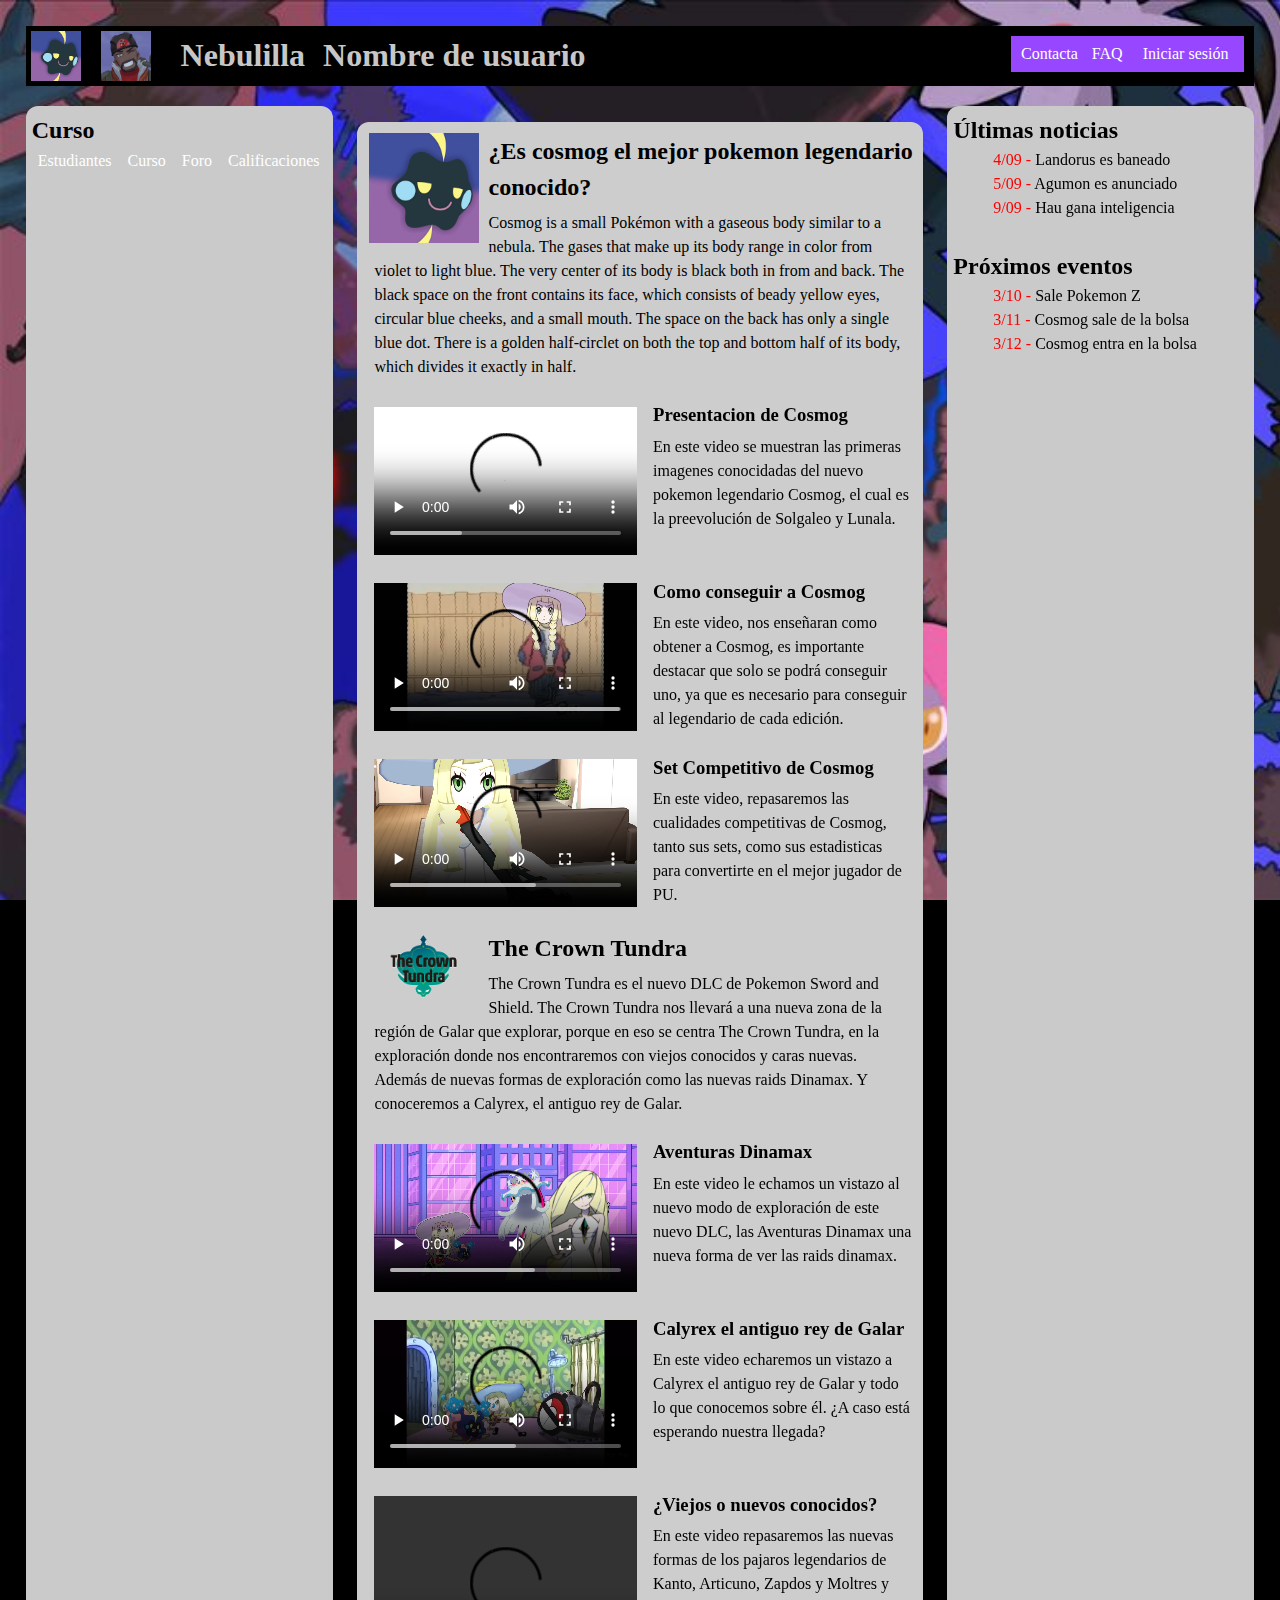
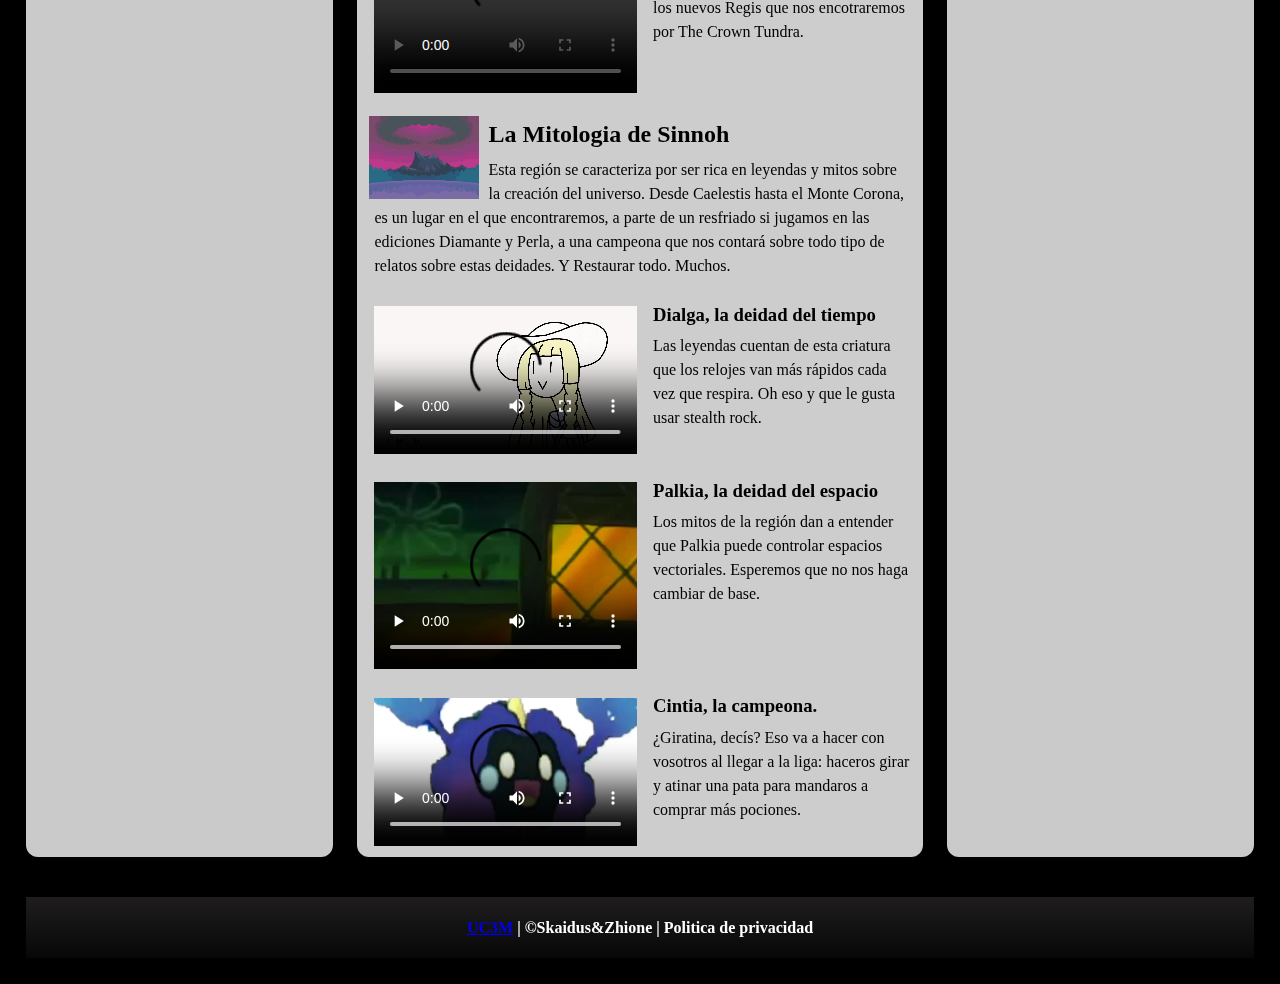
==== commit 57cee6e9: "Css comeme los huevos" ====
--- a/index.htm
+++ b/index.htm
@@ -51,7 +51,7 @@
             <b class="tablet">
                 Curso              
             </b>
-            <img src="images/icon.png" alt="Cosmog">
+            <img src="images/pfp.png" alt="pfp">
             <b class="desktop">
                 Nombre de usuario
             </b>
@@ -62,7 +62,7 @@
             <ul>
                 <li><a href="#">Contacta</a></li>
                 <li><a href="#">FAQ</a></li>
-                <li><button id ="irAInicioDeSesion" onclick="document.getElementById('páginaDeInicio').style.display = 'block'
+                <li><button id ="irAInicioDeSesion" class = "button" onclick="document.getElementById('páginaDeInicio').style.display = 'block'
     document.getElementById('Admin').style.display = 'none'">Iniciar sesión</button></li>
             </ul>
         </nav>
@@ -72,7 +72,7 @@
             <div class="side-content">
                 <h2 class="desktop">Curso</h2>
                 <ul class="nav">
-                    <button id="botonEstudiantes" type="=button" onclick="
+                    <button id="botonEstudiantes" class="button" type="=button" onclick="
                             document.getElementById('principal').style.display = 'none'
                             document.getElementById('foro').style.display = 'none'
                             document.getElementById('calificaciones').style.display = 'none'
@@ -83,7 +83,7 @@
                             document.getElementById('botonCalificaciones').style.display = 'block'
                             "
                     >Estudiantes</button>
-                    <button id="botonCurso" type="=button" onclick="
+                    <button id="botonCurso" class="button" type="=button" onclick="
                             document.getElementById('principal').style.display = 'block'
                             document.getElementById('foro').style.display = 'none'
                             document.getElementById('calificaciones').style.display = 'none'
@@ -94,7 +94,7 @@
                             document.getElementById('botonCalificaciones').style.display = 'block'
                             "
                     >Curso</button>
-                    <button id="botonForo" type="=button" onclick="
+                    <button id="botonForo" class="button" type="=button" onclick="
                             document.getElementById('principal').style.display = 'none'
                             document.getElementById('foro').style.display = 'block'
                             document.getElementById('calificaciones').style.display = 'none'
@@ -105,7 +105,7 @@
                             document.getElementById('botonCalificaciones').style.display = 'block'
                             "
                     >Foro</button>
-                    <button id="botonCalificaciones" type="=button" onclick="
+                    <button id="botonCalificaciones" class="button" type="=button" onclick="
                             document.getElementById('principal').style.display = 'none'
                             document.getElementById('foro').style.display = 'none'
                             document.getElementById('calificaciones').style.display = 'block'
@@ -117,7 +117,7 @@
                             "
                     >Calificaciones</button>
                     <li><a class="tablet" href="#news">Últimas noticias</a></li>
-                    <li><a class="tablet" href="#events">Próximos eventos</a></li>
+                    <li><a id="datepicker" class="tablet" href="#events">Próximos eventos</a></li>
                 </ul>
             </div>
         </nav>
@@ -842,9 +842,9 @@
 
 
 </body>
-<div id ="páginaDeInicio" style="display: none">
+<div id ="páginaDeInicio" class="nobackground" style="display: none;">
 <formulario >
-    <div id="inicioDeSesion">
+    <div  id="inicioDeSesion">
         <h3 >
             INICIO DE SESION
         </h3>
@@ -860,8 +860,8 @@
             <div class="form-col2"><input class="text-field" type="password" name="password" id="edit-pass" maxlength="128" size="50" tabindex="2" value=""></div>
         </div>
         <div class="botones">
-            <input id="login" class="gradient " type="submit" value="Iniciar Sesion" name="login">
-            <input id="Registro" class="gradient " type="submit" value="Registrarse" name="registro" onclick="
+            <input id="login" class="gradient button filled" type="submit" value="Iniciar Sesion" name="login">
+            <input id="Registro" class="gradient button filled" type="submit" value="Registrarse" name="registro" onclick="
                 document.getElementById('inicioDeSesion').style.display = 'none'
                 document.getElementById('FormularioDeRegistro').style.display = 'block'">
 
@@ -940,8 +940,8 @@
             <input aria-valuetext="UC3M" disabled name="universidad" id="edit-uni" size="50" value="Universidad Carlos III">
         </div>
         <label><input type="checkbox" name = "terms" value="accept"> <p>Estoy de acuerdo con <a href="#">Terminos y condiciones</a></p></label>
-        <button type="button" id="RegistroCompleto">Completar Registro</button>
-        <button type="button" id="BorrarRegistro" onclick="document.getElementsByClassName('form1').children.value ='' ">Borrar</button>
+        <button class="button filled" type="button" id="RegistroCompleto">Completar Registro</button>
+        <button class="button filled" type="button" id="BorrarRegistro" onclick="document.getElementsByClassName('form1').children.value ='' ">Borrar</button>
 
     </div>
     </table>
--- a/style/style.css
+++ b/style/style.css
@@ -31,6 +31,22 @@
     
 }
 
+.button {
+    background-color:rgba(76, 175, 80, 0); /* Green */
+    border: none;
+    color: white;
+    display : block;
+    text-align: center;
+    text-decoration: none;
+    display: inline-block;
+    font-size: 16px;
+  }
+
+.filled {
+    background-color:rgb(151, 71, 255);
+  }
+
+
 ul{
     list-style-type: none;
     margin:0;
@@ -47,6 +63,10 @@
 
 b {
     margin-left: 10px;
+}
+
+.nobackground{
+    color:white;
 }
 
 
@@ -65,6 +85,12 @@
     color: #c7c7c7;
 }
 
+.text-field{
+        min-width: 100%;
+        max-width: 100%;
+    
+}
+
 header .icon img {
     float:left;
     width: 50px;
@@ -85,6 +111,10 @@
     display: inline;
     padding: 0 5px;
     
+}
+
+#inicioDeSesion{
+    text-align: center;
 }
 
 #quicklink-wrap ul{
